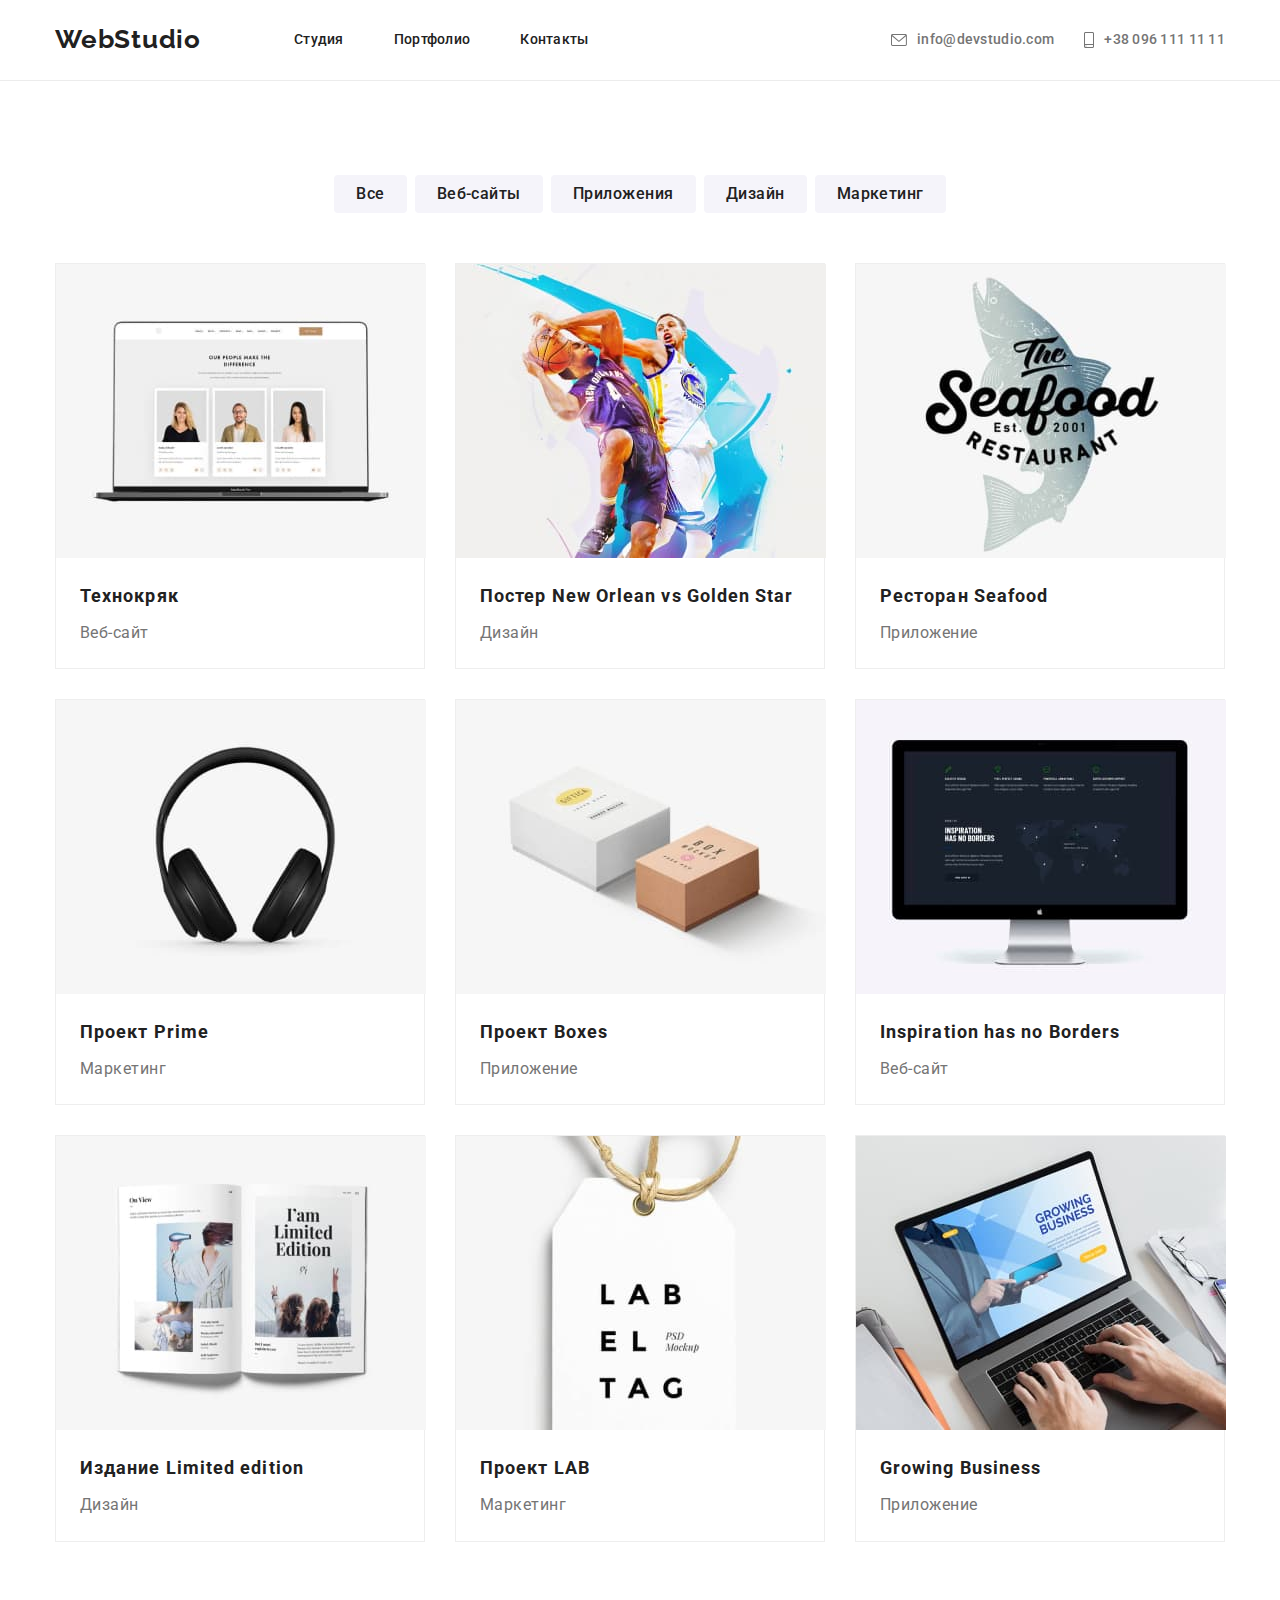
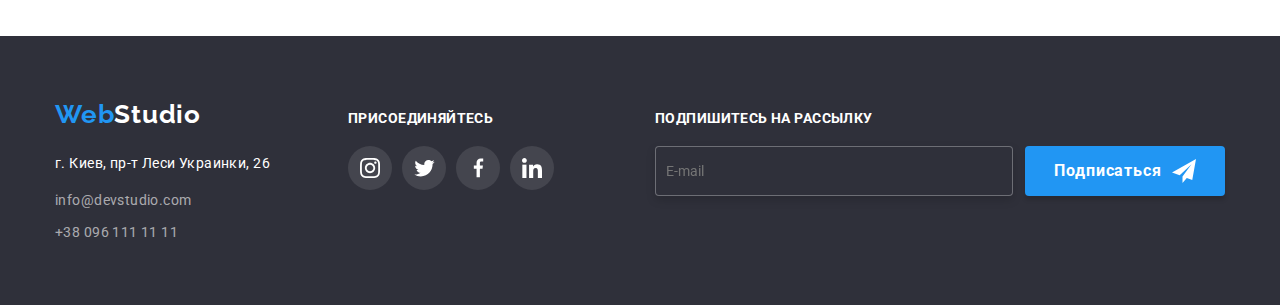
==== portfolio.html @ a178046f "copy" ====
<!DOCTYPE html>
<html lang="ru">

<head>
    <meta charset="UTF-8">
    <meta http-equiv="X-UA-Compatible" content="IE=edge">
    <meta name="viewport" content="width=device-width, initial-scale=1.0">
    <title>Web Studio</title>
    <link rel="preconnect" href="https://fonts.googleapis.com">
    <link rel="preconnect" href="https://fonts.gstatic.com" crossorigin>
    <link
        href="https://fonts.googleapis.com/css2?family=Raleway:wght@700&family=Roboto:wght@400;500;700;900&display=swap"
        rel="stylesheet">
    <link rel="stylesheet" href="https://cdnjs.cloudflare.com/ajax/libs/modern-normalize/1.1.0/modern-normalize.min.css
">
    <link rel="stylesheet" href="./css/styles.css" />
</head>

<body>
    <header>
        <div class="container">
        <a class="logo" href="#"><span class="logo-blue">Web</span>Studio</a>
        <nav>
            <ul class="section-navigation">
                <li class="navigation-link-item">
                    <a class="navigation-link" href="#">Студия</a>
                </li>
                <li class="navigation-link-item">
                    <a class="navigation-link" href="./portfolio.html">Портфолио</a>
                </li>
                <li class="navigation-link-item">
                    <a class="navigation-link" href="#">Контакты</a>
                </li>
            </ul>
        </nav>
        <ul class="section-contacts">
            <li class="contact-item">
                <a class="contact-link" href="mailto:info@devstudio.com">
                    <svg class="contact-icon" width="16" height="12">
                        <use href="./images/symbol-defs.svg#icon-envelope"></use>
                        </svg>
                    info@devstudio.com
                </a>
            </li>
            <li class="contact-item">
                <a class="contact-link" href="tel:+380961111111">
                    <svg class="contact-icon" width="10" height="16">
                        <use href="./images/symbol-defs.svg#icon-smartphone"></use>
                    </svg>
                    +38 096 111 11 11
                </a>
            </li>
        </ul>
        </div>

    </header>

    <main>
        <section class="section-portfolio">
        <div class="container">
        <ul class="secondary-button-section">
            <li class="secondary-button-item">
                <button class="secondary-button" type="button">Все</button>
            </li>
            <li class="secondary-button-item">
                <button class="secondary-button" type="button">Веб-сайты</button>
            </li>
            <li class="secondary-button-item">
                <button class="secondary-button" type="button">Приложения</button>
            </li>
            <li class="secondary-button-item">
                <button class="secondary-button" type="button">Дизайн</button>
            </li>
            <li class="secondary-button-item">
                <button class="secondary-button" type="button">Маркетинг</button>
            </li>
        </ul>
        </div>
        <div class="container">
        <ul class="portfolio-section">
            <li class="work-example-item">
                <div class="work-example-thumb">
                <img class="work-example-image" src="./images/img-6-2.jpg" width="370" alt="Ноутбук">
                <p class="work-example-description">Технокряк это современная площадка распространения коронавируса. Компании используют эту платформу для цифрового шпионажа и атак на защищённые сервера конкурентов.</p>
                </div>
                <div class="work-example-data">
                <p class="work-example-name">Технокряк</p>
                <p class="work-example-specialization">Веб-сайт</p>
                </div>
            </li>
            <li class="work-example-item">
                <div class="work-example-thumb">
                <img class="work-example-image" src="./images/img-7-2.jpg" width="370" alt="Баскетбол">
                <p class="work-example-description">Технокряк это современная площадка распространения коронавируса. Компании используют эту платформу для цифрового шпионажа и атак на защищённые сервера конкурентов.</p>
                </div>
                <div class="work-example-data">
                <p class="work-example-name"> Постер <span lang="en">New Orlean vs Golden Star</span></p>
                <p class="work-example-specialization">Дизайн</p>
                </div>
            </li>
            <li class="work-example-item">
                <div class="work-example-thumb">
                <img class="work-example-image" src="./images/img-8-2.jpg" width="370" alt="Логотип ресторана">
                <p class="work-example-description">Технокряк это современная площадка распространения коронавируса. Компании используют эту платформу для цифрового шпионажа и атак на защищённые сервера конкурентов.</p>
                </div>
                <div class="work-example-data">
                <p class="work-example-name"> Ресторан <span lang="en">Seafood</span></p>
                <p class="work-example-specialization">Приложение</p>
                </div>
            </li>
            <li class="work-example-item">
                <div class="work-example-thumb">
                <img class="work-example-image" src="./images/img-9-2.jpg" width="370" alt="Наушники">
                <p class="work-example-description">Технокряк это современная площадка распространения коронавируса. Компании используют эту платформу для цифрового шпионажа и атак на защищённые сервера конкурентов.</p>
                </div>
                <div class="work-example-data">
                <p class="work-example-name"> Проект <span lang="en">Prime</span></p>
                <p class="work-example-specialization">Маркетинг</p>
                </div>
            </li>
            <li class="work-example-item">
                <div class="work-example-thumb">
                <img class="work-example-image" src="./images/img-10-2.jpg" width="370" alt="Коробка">
                <p class="work-example-description">Технокряк это современная площадка распространения коронавируса. Компании используют эту платформу для цифрового шпионажа и атак на защищённые сервера конкурентов.</p>
                </div>
                <div class="work-example-data">
                <p class="work-example-name"> Проект <span lang="en">Boxes</span></p>
                <p class="work-example-specialization">Приложение</p>
                </div>
            </li>
            <li class="work-example-item">
                <div class="work-example-thumb">
                <img class="work-example-image" src="./images/img-11-2.jpg" width="370" alt="Монитор">
                <p class="work-example-description">Технокряк это современная площадка распространения коронавируса. Компании используют эту платформу для цифрового шпионажа и атак на защищённые сервера конкурентов.</p>
                </div>
                <div class="work-example-data">
                <p class="work-example-name" lang="en">Inspiration has no Borders</p>
                <p class="work-example-specialization">Веб-сайт</p>
                </div>
            </li>
            <li class="work-example-item">
                <div class="work-example-thumb">
                <img class="work-example-image" src="./images/img-12-2.jpg" width="370" alt="Книга">
                <p class="work-example-description">Технокряк это современная площадка распространения коронавируса. Компании используют эту платформу для цифрового шпионажа и атак на защищённые сервера конкурентов.</p>
                </div>
                <div class="work-example-data">
                <p class="work-example-name"> Издание <span lang="en">Limited edition</span></p>
                <p class="work-example-specialization">Дизайн</p>
                </div>
            </li>
            <li class="work-example-item">
                <div class="work-example-thumb">
                <img class="work-example-image" src="./images/img-13-2.jpg" width="370" alt="Бирка">
                <p class="work-example-description">Технокряк это современная площадка распространения коронавируса. Компании используют эту платформу для цифрового шпионажа и атак на защищённые сервера конкурентов.</p>
                </div>
                <div class="work-example-data">
                <p class="work-example-name"> Проект <span lang="en">LAB</span></p>
                <p class="work-example-specialization">Маркетинг</p>
                </div>
            </li>
            <li class="work-example-item">
                <div class="work-example-thumb">
                <img class="work-example-image" src="./images/img-14-2.jpg" width="370" alt="Ноутбук">
                <p class="work-example-description">Технокряк это современная площадка распространения коронавируса. Компании используют эту платформу для цифрового шпионажа и атак на защищённые сервера конкурентов.</p>
                </div>
                <div class="work-example-data">
                <p class="work-example-name" lang="en">Growing Business</p>
                <p class="work-example-specialization">Приложение</p>
                </div>
            </li>
        </ul>
        </div>
        </section>

    </main>
    <footer>
        <div class="container">
            <div class="footer-container">
                <div class="left-footer-container">
        <a class="bottom-logo" href="#"><span class="bottom-logo-blue">Web</span>Studio</a>
        <address>
            г. Киев, пр-т Леси Украинки, 26
        </address>
        <ul class="bottom-section-contacts">
            <li class="bottom-contact-item">
                <a class="bottom-contact-link" href="mailto:info@devstudio.com">info@devstudio.com</a>
            </li>
            <li class="bottom-contact-item">
                <a class="bottom-contact-link" href="tel:+380961111111">+38 096 111 11 11</a>
            </li>
        </ul>
                </div>

        <div class="bottom-social-network-link-section">
            <h3 class="bottom-social-network-link-section-title">Присоединяйтесь</h3>
            <ul class="bottom-social-network-list">
                <li class="bottom-social-network-link-item">
                    <a class="bottom-social-network-link" href="#">
                        <svg class="bottom-social-network-icon" width="20" height="20">
                            <use href="./images/symbol-defs.svg#icon-instagram-bottom"></use>
                        </svg>
                    </a>
                </li>
                <li class="bottom-social-network-link-item">
                    <a class="bottom-social-network-link" href="#">
                        <svg class="bottom-social-network-icon" width="25" height="20.3">
                            <use href="./images/symbol-defs.svg#icon-twitter-bottom"></use>
                        </svg>
                    </a>
                </li>
                <li class="bottom-social-network-link-item">
                    <a class="bottom-social-network-link" href="#">
                        <svg class="bottom-social-network-icon" width="18.75" height="37.5">
                            <use href="./images/symbol-defs.svg#icon-facebook-bottom"></use>
                        </svg>
                    </a>
                </li>
                <li class="bottom-social-network-link-item">
                    <a class="bottom-social-network-link" href="#">
                        <svg class="bottom-social-network-icon" width="20" height="20">
                            <use href="./images/symbol-defs.svg#icon-linkedin-bottom"></use>
                        </svg>
                    </a>
                </li>
            </ul>
        </div>
        <form action="#" class="bottom-form-field">
            <label class="bottom-subscribing-section">
                Подпишитесь на рассылку
                <input type="email" name="footer-email" class="footer-email" placeholder="E-mail">
            </label>
            <button type="submit" class="subscribing-button">
                Подписаться
                <svg class="subscribing-icon" width="24" height="24">
                    <use href="./images/symbol-defs.svg#icon-send"></use>
                </svg>
            </button>
        </form>
    </div>
    </div>
    </footer>


</body>

</html>
---- css/styles.css ----
/* Основной цвет #757575*/
/* цвет заголовком #212121*/
/* Голубой #2196F3*/
/* основной фон #E5E5E5*/
/* Фон для футера и героя #2F303A*/
/*Белый цвет #FFFFFF*/

:root {
  --primary-text-color: #757575;
  --secondary-text-color: #ffffff;
  --title-text-color: #212121;
  --primary-background-color: #FFFFFF;
  --secondary-background-color: #2f303a;
}

body {
  background-color: #ffffff;
  color: var(--primary-text-color);

  font-family: Roboto, sans-serif;
  font-style: normal;
  font-weight: normal;
  font-size: 14px;
  line-height: 1.7;
}

header {
  background-color: #ffffff;
  border-bottom: 1px solid #ececec;
}
.container {
  padding-left: 15px;
  padding-right: 15px;
  align-items: center;
  margin-left: auto;
  margin-right: auto;
  width: 1200px;
}

header > .container {
  display: flex;
}

.logo--blue {
  font-family: Raleway;
  font-weight: 700;
  font-size: 26px;
  line-height: 1.19;
  letter-spacing: 0.03em;
  color: #2196f3;
}

.logo {
  font-family: Raleway, sans-serif;
  font-weight: 700;
  font-size: 26px;
  line-height: 1.19;
  letter-spacing: 0.03em;
  color: var(--title-text-color);
  text-decoration: none;
  padding-top: 24px;
  padding-bottom: 25px;
}
.section-navigation {
  list-style-type: none;
  display: flex;
  margin: 0;
  justify-content: space-between;
  padding-left: 0px;
  margin-left: 93px;
}

.navigation-link {
  position: relative;
  font-weight: 500;
  font-size: 14px;
  line-height: 1.14;
  letter-spacing: 0.02em;
  color: var(--title-text-color);
  padding-bottom: 32px;
  text-decoration: none;
  justify-content: space-between;
  transition-property: color;
  transition-duration: 250ms;
  transition-timing-function: cubic-bezier(0.4, 0, 0.2, 1);
}

.navigation-link::after {
  content: '';
  position: absolute;
  left: 0;
  bottom: 0;
  opacity: 0;
  transition-property: opacity;
  transition-duration: 250ms;
  transition-timing-function: cubic-bezier(0.4, 0, 0.2, 1);
  display: block;
  width: 100%;
  height: 4px;
  background-color: #2196F3;
}

.navigation-link:hover::after,
.navigation-link:focus::after {
opacity: 1;
}

.navigation-link-item {
  margin-left: 50px;
}

.navigation-link-item:first-child {
  margin-left: 0
}

.navigation-link:hover,
.navigation-link:focus {
  color: #2196f3;
}

.section-contacts {
  list-style-type: none;
  display: flex;
  margin-left: auto;
  padding: 0;
  justify-items: space-between;
}

.contact-link {
  font-weight: 500;
  font-size: 14px;
  line-height: 1.14;
  letter-spacing: 0.02em;
  color: var(--primary-text-color);
  text-decoration: none;
  padding-left: 0;
  margin-left: 10px;
  display: flex;
  align-items: center;
  transition-property: color;
  transition-duration: 250ms;
  transition-timing-function: cubic-bezier(0.4, 0, 0.2, 1);
}

.contact-link:hover ,
.contact-link:focus {
  color: #2196f3;
}

.contact-icon {
  margin-right: 10px;
  fill: currentColor;
}
.contact-link:last-child {
  margin-left: 30px;
}


main {
  margin-top: 0;
  padding-top: 0;
}
.section-hero {
  background-color: var(--secondary-background-color);
  align-content: center;
  padding-top: 200px;
  padding-bottom: 200px;
  background-image: linear-gradient(
    to right, rgba(47, 48, 58, 0.4),
  rgba(47, 48, 58, 0.4)),
  url("../images/Img-Overlay.jpg");
  max-width: 1600px;
  margin-left: auto;
  margin-right: auto;
}

.hero-title {
  font-weight: 900;
  font-size: 44px;
  line-height: 1.36;
  text-align: center;
  letter-spacing: 0.06em;
  text-transform: uppercase;
  color: var(--secondary-text-color);
  margin: auto;
  width: 646px;
  margin-bottom: 30px;
}

.primary-button {
  font-weight: 700;
  font-size: 16px;
  line-height: 1.88;
  display: flex;
  text-align: center;
  align-items: center;
  letter-spacing: 0.06em;
  color: var(--secondary-text-color);
  background-color: #2196f3;
  padding: 10px 32px;
  margin: auto;
  border-color: #2196F3;
}

.backdrop {
  position: fixed;
  top: 0%;
  left: 0%;
  height: 100%;
  width: 100%;
  background-color: rgba(0, 0, 0, 0.2);
  opacity: 1;
  transition-property: opacity;
  transition-duration: 250ms;
  transition-timing-function: cubic-bezier(0.4, 0, 0.2, 1);
  z-index: 100;
}

.backdrop.is-hidden {
opacity: 0;
pointer-events: none;
}

.backdrop.is-hidden.modal {
transform: translate(-50%, -50%) scale(0.5);
opacity: 0;
}

.modal {
  position: absolute;
  top: 50%;
  left: 50%;
  transform: translate(-50%, -50%) scale(1);
  opacity: 1;
  min-width: 528px;
  min-height: 581px;
  background-color: #FFFFFF;
  transition-property: transform, opacity;
  transition-duration: 250ms;
  transition-timing-function: cubic-bezier(0.4, 0, 0.2, 1);
}  

.modal-closing-button {
  position: absolute;
  right: 0;
  top: 0;
  border: 1px solid rgba(0, 0, 0, 0.1);
  border-radius: 50%;
  background-color: #FFFFFF;
  margin-right: 8px;
  margin-top: 8px;
  display: flex;
  width: 30px;
  height: 30px;
  align-items: center;
  text-align: center;
  justify-content: center;
  transition-property: fill;
  transition-duration: 250ms;
  transition-timing-function: cubic-bezier(0.4, 0, 0.2, 1)
}

.modal-closing-button:hover ,
.modal-closing-button:focus {
  fill: #2196f3;
}


.form-title {
  margin-top: 40px;
  margin-bottom: 12px;
  text-align: center;
  font-family: Roboto;
  font-weight: bold;
  font-size: 20px;
  line-height: 23px;
  letter-spacing: 0.03em;
  color: #212121;
}

.form-field {
  display: flex;
  flex-direction: column;
  margin-left: 40px;
  margin-right: 40px;
}

.input-section {
  position: relative;
  display: flex;
  flex-direction: column;
  font-size: 12px;
  line-height: 14px;
  letter-spacing: 0.01em;
  margin-bottom: 10px;
}

.input-section:nth-child(4) {
  margin-bottom: 20px;
}

.form-icon {
  position: absolute;
  left: 0;
  top: 0;
  transform: translateY(140%);
  margin-left: 15px;
  transition-property: fill;
  transition-duration: 250ms;
  transition-timing-function: cubic-bezier(0.4, 0, 0.2, 1)
}


.input-field {
  display: block;
  height: 40px;
  border: 1px solid rgba(33, 33, 33, 0.2);
  border-radius: 4px;
  margin-top: 4px;
  transition-property: border-color;
  transition-duration: 250ms;
  transition-timing-function: cubic-bezier(0.4, 0, 0.2, 1);
  padding-left: 50px;
}

.input-field-comment {
  display: block;
  height: 120px;
  border: 1px solid rgba(33, 33, 33, 0.2);
  border-radius: 4px;
}

.input-field:focus {
  border-color: #2196F3;
}

.input-field:focus +.form-icon {
  fill:#2196F3;
}

.comment-area {
  margin-top: 4px;
  border: 1px solid rgba(33, 33, 33, 0.2);
  border-radius: 4px;
  resize: none;
  padding-left: 10px;
  padding-top: 10px;
}

.comment-area:focus {
  border: 1px solid #2196F3;
}

.checkbox-section {
  display: flex;
font-size: 14px;
line-height: 24px;
letter-spacing: 0.03em;
color: #757575;
align-items: center;
margin-left: 12px;
}

.checkbox {
  position: absolute;
  width: 1px;
  height: 1px;
  margin: -1px;
  border: 0;
  padding: 0;
  clip: rect(0 0 0 0);
  overflow: hidden;
}

.custom-checkbox {
  display: inline-block;
  width: 16px;
  height: 15px;
  border: 2px solid #212121;
  border-radius: 4px;
  background-color: #FFFFFF;
  margin-right: 8px;
}

.checkbox:checked +.custom-checkbox {
  background-color: #2196F3;
  border: 2px solid #2196F3;
  background-image: url(../images/Vector-2.svg);

}

.agreement-acceptance-link {
  color: #2196F3;
  margin-left: 4px;
}

.form-button {
display: block;
width: 200px;
height: 50px;
color: var(--secondary-text-color);
background: #2196F3;
box-shadow: 0px 4px 4px rgba(0, 0, 0, 0.15);
border-radius: 4px;
margin-top: 30px;
margin-left: auto;
margin-right: auto;
margin-bottom: 40px;
border-color: #2196F3;
font-weight: bold;
font-size: 16px;
line-height: 30px;
letter-spacing: 0.06em;
transition-property: background-color;
transition-duration: 250ms;
transition-timing-function: cubic-bezier(0.4, 0, 0.2, 1)
}

.form-button:focus {
  background-color: #188CE8;
}

.advantage-section {
  padding-top: 94px;
  padding-bottom: 94px;
  padding-left: 15px;
  padding-right: 15px;
  background-color: var(--primary-background-color);
}

.advantage-title {
  font-weight: 700;
  font-size: 14px;
  line-height: 1.14;
  letter-spacing: 0.03em;
  text-transform: uppercase;
  color: var(--title-text-color);
}


.section-advantages {
  list-style-type: none;
  margin-bottom: 0;
  margin-top: 0;
  padding: 0;
}

.container .section-advantages {
  display: flex;
  justify-content: space-between;
}

.advantage-icon-box {
  display: block;
  text-align: center;
  align-items: center;
  width: 270px;
  height: 120px;
  background-color: rgba(245, 244, 250, 1);
  margin-bottom: 30px;
  padding-top: 25px;
}

.advantage-box {
  width: 270px;
  margin-right: 30px;
  padding-right: 0 0 0 0;
  letter-spacing: 0.03em;
}


.advantage-box:last-child {
  margin-right: 0;
}

.activity-section {
  padding-bottom: 94px;
  
}

.activity-title {
  font-weight: 700;
  font-size: 36px;
  line-height: 1.17;
  text-align: center;
  letter-spacing: 0.03em;
  color: var(--title-text-color);
  margin-top: 0;
  margin-bottom: 0;
  margin-bottom: 50px;
}

.section-activity {
  list-style-type: none;
  margin-top: 0;
  margin-bottom: 0;
  padding: 0;
}
.section-activity {
  display: flex;
}

.activity-item {
  margin-right: 30px;
  display: block;
  height: 294px;
  position: relative;
}

.activity-item:first-child {
  padding-left: 0;
}

.activity-item:last-child {
  margin-right: 0;
}

.activity-description {
position: absolute;
left: 0;
bottom: 0;
font-family: Roboto;
font-weight: bold;
font-size: 14px;
line-height: 16px;
text-align: center;
letter-spacing: 0.03em;
text-transform: uppercase;
color: #FFFFFF;
background-color:rgba(47, 48, 58, 0.8);
margin: 0;
width: 370px;
height: 70px;
display: flex;
align-items: center;
justify-content: center;
}

.team-title {
  font-weight: 700;
  font-size: 36px;
  line-height: 1.17;
  text-align: center;
  letter-spacing: 0.03em;
  color: var(--title-text-color);
  margin-top: 0;
  padding-bottom: 50px;
  margin-bottom: 0;
}

.team-section {
  background-color: #f5f4fa;
  padding-top: 94px;
  padding-bottom: 94px;
}

.team-member {
  margin-right: 30px;
  background-color: #ffffff;
  box-shadow: 0px 1px 3px rgba(0, 0, 0, 0.12), 0px 1px 1px rgba(0, 0, 0, 0.14), 0px 2px 1px rgba(0, 0, 0, 0.2);
  border-radius: 0px 0px 4px 4px;
  width: 270px;
}

.team-member:last-child {
  margin-right: 0;
}

.container .section-team {
  display: flex;
  justify-content: space-between;
}

.section-team {
  list-style-type: none;
  margin-top: 0;
  margin-bottom: 0;
  padding: 0;
}

.team-member-data {
  padding-top: 30px;
  padding-bottom: 30px;
}

.team-member-name {
  font-weight: 500;
  font-size: 16px;
  line-height: 1.19;
  letter-spacing: 0.03em;
  color: var(--title-text-color);
  text-align: center;
  padding-bottom: 10px;
  margin-top: 0px;
  margin-bottom: 0px;
}

.team-member-specialization {
  font-size: 16px;
  line-height: 1.19;
  text-align: center;
  letter-spacing: 0.03em;
  margin-top: 0px;
  margin-bottom: 0px;
}

.social-network-list{
 list-style-type: none;
 display: flex;
 justify-content: space-between;
 padding-left: 32px;
 padding-right: 32px;
 padding-bottom: 30px;
 align-items: center;
}

.social-network-link {
  display: flex;
  width: 44px;
  height: 44px;
  align-items: center;
  justify-content: center;
  border-radius: 50%;
  margin-left: 10px;
  background-color: #FFFFFF;
  fill: #AFB1B8;
  transition-property: background-color ,fill;
  transition-duration: 250ms;
  transition-timing-function: cubic-bezier(0.4, 0, 0.2, 1);
}

.social-network-link:hover,
.social-network-link:focus {
  background-color: #2196F3;
  fill: #FFFFFF;
}

.client-section {
  padding-top: 94px;
  padding-bottom: 94px;
}

.client-section-title {
  font-family: Roboto;
  font-weight: bold;
  font-size: 36px;
  line-height: 42px;
  text-align: center;
  letter-spacing: 0.03em;
  color: var(--title-text-color);
  padding-top: 0;
  margin-top: 0;
  margin-bottom: 50px;
}

.client-list {
  display: flex;
  justify-content: space-between;
  list-style-type: none;
  margin: 0;
  padding: 0;
}

.client-link {
  display: flex;
  width: 170px;
  height: 92px;
  fill: #AFB1B8;
  align-items: center;
  justify-content: center;
  border: 1px solid #AFB1B8;
  border-radius: 4px;
  margin-right: 30px;
  transition-property: fill, border;
  transition-duration: 250ms;
  transition-timing-function: cubic-bezier(0.4, 0, 0.2, 1);
}

.client-link:last-child {
  margin-right: 0;
}

.client-link:hover,
.client-link:focus {
  fill: #2196F3;
  border: 1px solid #2196F3;
}


footer {
  background-color: var(--secondary-background-color);
  padding-top: 60px;
  padding-bottom: 60px;
}

address {
  font-style: normal;
  font-size: 14px;
  line-height: 24px;
  letter-spacing: 0.03em;
  color: var(--secondary-text-color);
  margin-top: 20px;
}

.footer-container {
display: flex;
align-items: baseline;
justify-content: space-between;
}

.bottom-logo {
  font-family: Raleway;
  font-weight: 700;
  font-size: 26px;
  line-height: 1.19;
  letter-spacing: 0.03em;
  color: var(--secondary-text-color);
  text-decoration: none;
}

.bottom-logo-blue {
  font-family: Raleway;
  font-weight: 700;
  font-size: 26px;
  line-height: 1.19;
  letter-spacing: 0.03em;
  color: #2196f3;
}

.bottom-section-contacts {
  list-style-type: none;
  padding-left: 0;
  margin-bottom: 0px;
}
.bottom-contact-link {
  font-size: 14px;
  line-height: 1.7;
  letter-spacing: 0.03em;
  color: rgba(255, 255, 255, 0.6);
  text-decoration: none;
  transition-property: color;
  transition-duration: 250ms;
  transition-timing-function: cubic-bezier(0.4, 0, 0.2, 1);
}

.bottom-contact-item:first-child {
  margin-bottom: 9px;
}

.bottom-contact-link:hover,
.bottom-contact-link:focus {
  color: #2196f3;
}

.bottom-social-network-link-section-title {
  font-family: Roboto;
  font-weight: bold;
  font-size: 14px;
  line-height: 16px;
  letter-spacing: 0.03em;
  text-transform: uppercase;
  color: #FFFFFF;
  margin-bottom: 20px;
} 

.bottom-social-network-link-section {
  margin-left: 70px;
}

.bottom-social-network-list {
  list-style-type: none;
  display: flex;
  align-items: center;
  justify-content: start;
  padding-left: 0;
}

.bottom-social-network-link {
  display: flex;
  width: 44px;
  height: 44px;
  align-items: center;
  justify-content: center;
  border-radius: 50%;
  background-color: #44454E;
  fill: #ffffff;
  transition-property: background-color;
  transition-duration: 250ms;
  transition-timing-function: cubic-bezier(0.4, 0, 0.2, 1);
}

.bottom-social-network-link-item {
margin-right: 10px;
}

.bottom-social-network-link-item:last-child {
  margin-right: 0;
}

.bottom-social-network-link:hover,
.bottom-social-network-link:focus {
  background-color: #2196f3;
}

.bottom-form-field {
  display: flex;
  align-items: flex-end;
}

.bottom-subscribing-section {
display: flex;
flex-direction: column;
margin-left: 93px;
font-weight: bold;
font-size: 14px;
line-height: 16px;
letter-spacing: 0.03em;
text-transform: uppercase;
color: #FFFFFF;
}

.footer-email {
  margin-top: 20px;
  width: 358px;
  height: 50px;
  background-color: var(--secondary-background-color);
  padding: 10px;
  border: 1px solid rgba(255, 255, 255, 0.3);
filter: drop-shadow(0px 4px 4px rgba(0, 0, 0, 0.15));
border-radius: 4px;
color: #FFFFFF;
}

.subscribing-button {
  display: flex;
  width: 200px;
  height: 50px;
  background-color: #2196F3;
  color: #FFFFFF;
  font-weight: bold;
  font-size: 16px;
  line-height: 30px;
  letter-spacing: 0.06em;
  box-shadow: 0px 4px 4px rgba(0, 0, 0, 0.15);
  border-radius: 4px;
  justify-content: center;
  align-items: center;
  margin-left: 12px;
  border: #2196F3;;
}

.subscribing-icon {
margin-left: 10px;
}


.section-portfolio {
  padding-top: 94px;
  padding-bottom: 94px;
}

.secondary-button-section {
  list-style-type: none;
}

.container .secondary-button-section {
  display: flex;
  justify-content: center;
  margin-top: 0;
  margin-bottom: 0;
  padding: 0;
  margin-bottom: 50px;
}

.secondary-button-item {
  margin-right: 8px;
}

.secondary-button-item:last-child {
  margin-right: 0;
}

.secondary-button {
  font-family: Roboto;
  font-style: normal;
  font-weight: 500;
  font-size: 16px;
  line-height: 1.6;
  text-align: center;
  letter-spacing: 0.03em;
  color: var(--title-text-color);
  padding: 6px 22px;
  background: #f5f4fa;
  border-radius: 4px;
  border-width: 0;
  transition-property: color, background-color, box-shadow;
  transition-duration: 250ms;
  transition-timing-function: cubic-bezier(0.4, 0, 0.2, 1);
}

.secondary-button:hover,
.secondary-button:focus {
  background-color: #2196f3;
  color: var(--secondary-text-color);
  box-shadow: 0px 3px 1px rgba(0, 0, 0, 0.1), 0px 1px 2px rgba(0, 0, 0, 0.08), 0px 2px 2px rgba(0, 0, 0, 0.12);
}

.portfolio-section {
  list-style-type: none;
  display: flex;
  flex-wrap: wrap;
  padding: 0;
  margin: 0;
  justify-content: space-between;
}

.work-example-image {
  max-width: 100%;
}


.work-example-item {
  background: #ffffff;
  border: 1px solid #eeeeee;
  background: #ffffff;
  margin-right: 30px;
  margin-bottom: 30px;
  text-align: start;
  width: 370px;
  cursor: pointer;
}

.work-example-item:nth-last-child(-n + 3) {
  margin-bottom: 0;
}

.work-example-item:nth-child(3n) {
  margin-right: 0;
}

.work-example-thumb {
  position: relative;
  width: 370px;
  height: 294px;
  overflow: hidden;
}

.work-example-thumb::before{
  content: '';
  display: inline-block;
  position: absolute;
  width: 370px;
  height: 294px;
  background-color: rgba(33, 150, 243, 0.9);
  transform: translateY(100%);
  transition-property: transform;
  transition-duration: 250ms;
  transition-timing-function: cubic-bezier(0.4, 0, 0.2, 1);
}
.work-example-description {
  position: absolute;
  top: 50%;
  left: 50%;
  transform: translate(-50%, 50%);
font-family: Roboto;
font-size: 18px;
line-height: 28px;
letter-spacing: 0.03em;
padding-top: 63px;
padding-bottom: 63px;
padding-left: 24px;
padding-right: 24px;
  width: 100%;
  margin: 0;
  color: #FFFFFF;
  transition-property: transform;
  transition-duration: 250ms;
  transition-timing-function: cubic-bezier(0.4, 0, 0.2, 1);
}


.work-example-item:hover,
.work-example-item:focus {
  border: 1px solid #EEEEEE;
  box-shadow: 0px 1px 1px rgba(0, 0, 0, 0.12), 0px 4px 4px rgba(0, 0, 0, 0.06), 1px 4px 6px rgba(0, 0, 0, 0.16);
}

.work-example-thumb:hover::before,
.work-example-thumb:hover::before  {
transform: translateY(0);
}


.work-example-thumb:hover .work-example-description {
  transform: translate(-50%, -50%)
}

.work-example-name {
  font-weight: 700;
  font-size: 18px;
  line-height: 2;
  letter-spacing: 0.06em;
  color: var(--title-text-color);
  margin: 0;
  margin-bottom: 4px;
}

.work-example-specialization {
  font-size: 16px;
  line-height: 1.9;
  letter-spacing: 0.03em;
  margin: 0;
}

.work-example-data {
  padding-left: 24px;
  padding-top: 20px;
  padding-bottom: 20px;
}

button {
  cursor: pointer;
}
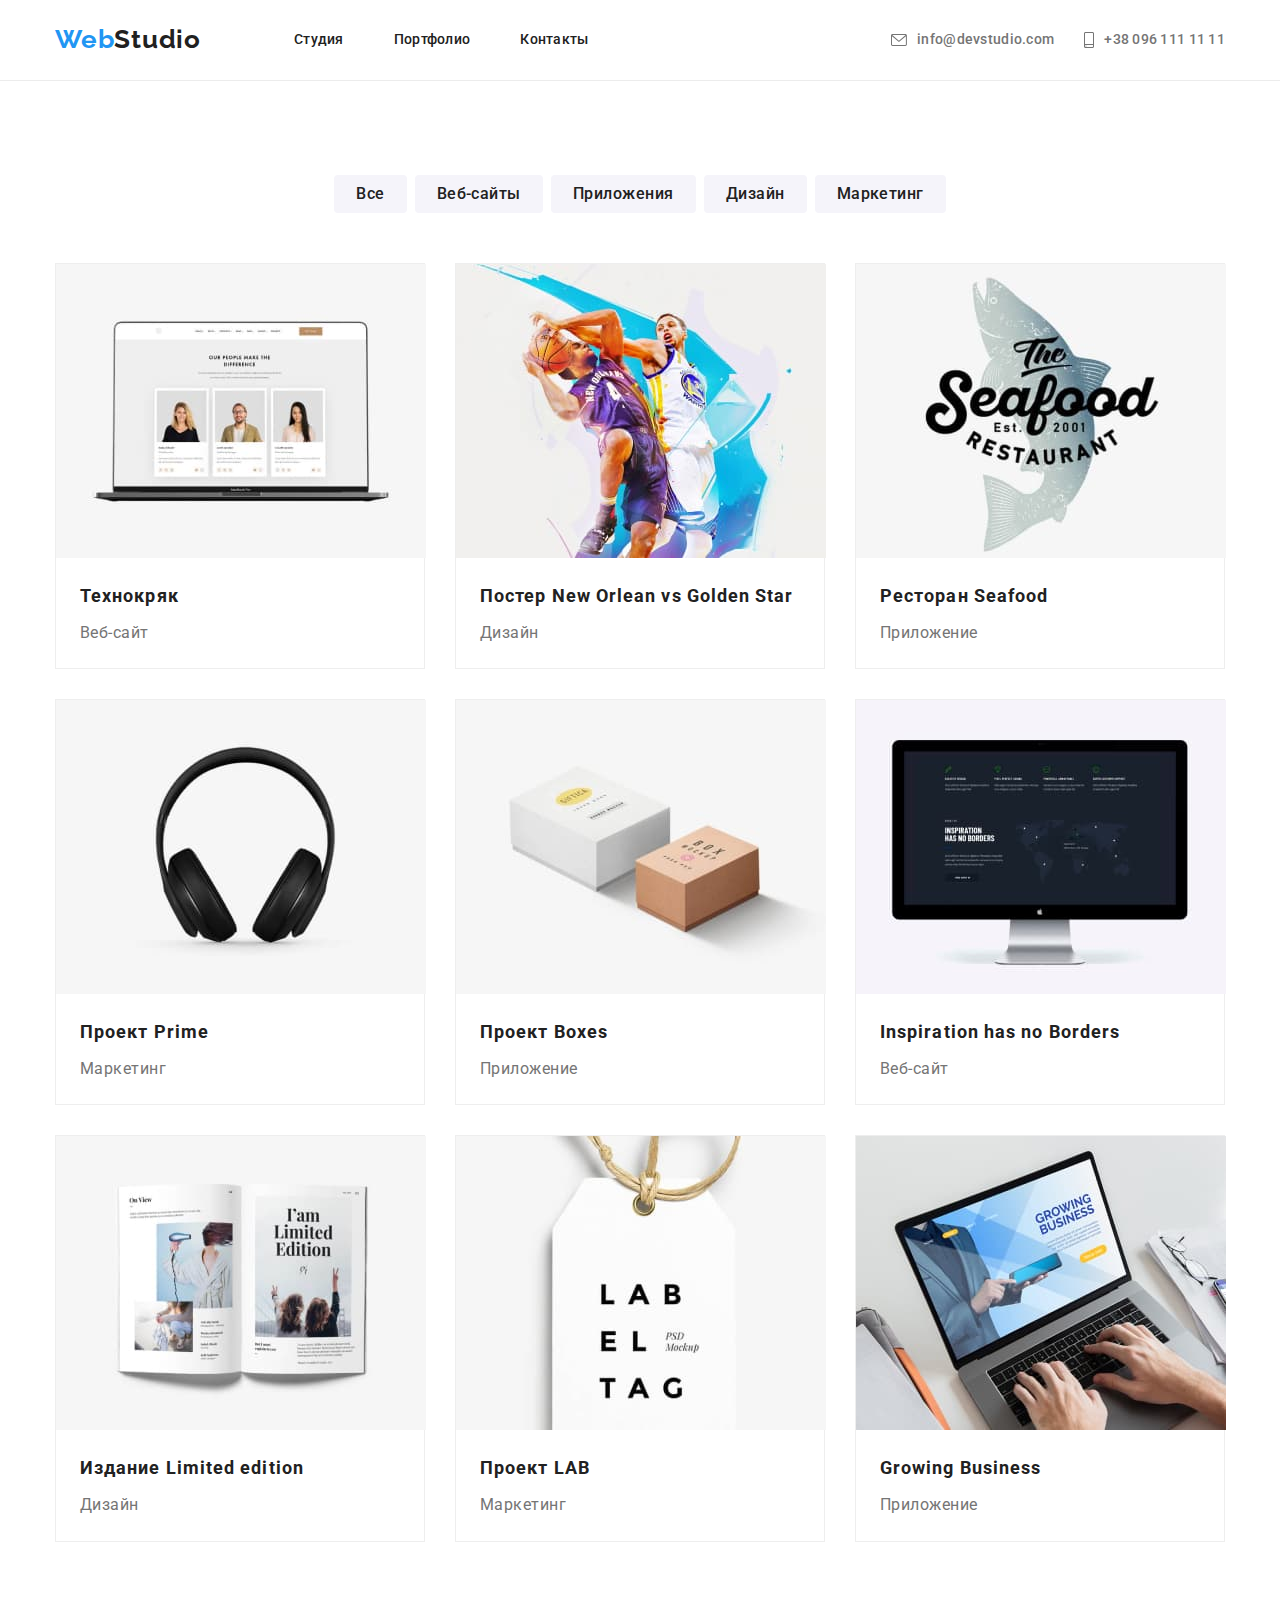
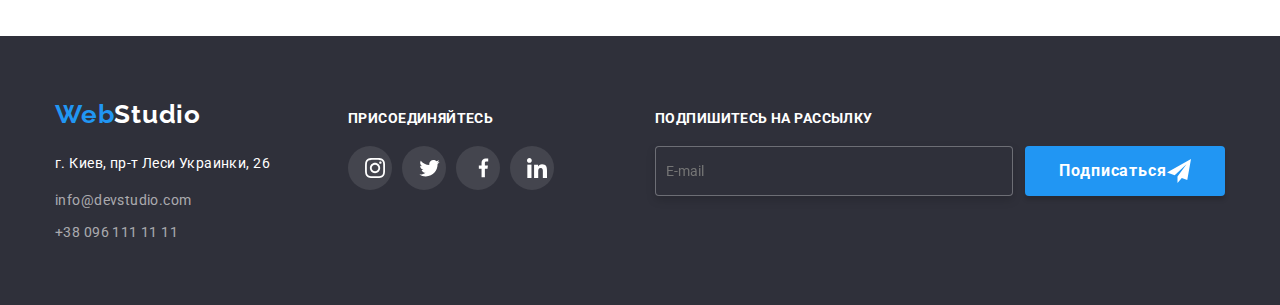
==== commit 89074495: "round1" ====
--- a/portfolio.html
+++ b/portfolio.html
@@ -19,32 +19,32 @@
 <body>
     <header>
         <div class="container">
-        <a class="logo" href="#"><span class="logo-blue">Web</span>Studio</a>
+        <a class="logo" href="#"><span class="logo logo--blue">Web</span>Studio</a>
         <nav>
-            <ul class="section-navigation">
-                <li class="navigation-link-item">
-                    <a class="navigation-link" href="#">Студия</a>
-                </li>
-                <li class="navigation-link-item">
-                    <a class="navigation-link" href="./portfolio.html">Портфолио</a>
-                </li>
-                <li class="navigation-link-item">
-                    <a class="navigation-link" href="#">Контакты</a>
+            <ul class="navigation">
+                <li class="navigation_item">
+                    <a class="navigation_link" href="#">Студия</a>
+                </li>
+                <li class="navigation_item">
+                    <a class="navigation_link" href="./portfolio.html">Портфолио</a>
+                </li>
+                <li class="navigation_item">
+                    <a class="navigation_link" href="#">Контакты</a>
                 </li>
             </ul>
         </nav>
-        <ul class="section-contacts">
-            <li class="contact-item">
-                <a class="contact-link" href="mailto:info@devstudio.com">
-                    <svg class="contact-icon" width="16" height="12">
+        <ul class="contacts">
+            <li class="contacts_item">
+                <a class="contacts_link" href="mailto:info@devstudio.com">
+                    <svg class="contacts_icon" width="16" height="12">
                         <use href="./images/symbol-defs.svg#icon-envelope"></use>
                         </svg>
                     info@devstudio.com
                 </a>
             </li>
-            <li class="contact-item">
-                <a class="contact-link" href="tel:+380961111111">
-                    <svg class="contact-icon" width="10" height="16">
+            <li class="contacts_item">
+                <a class="contacts_link" href="tel:+380961111111">
+                    <svg class="contacts_icon" width="10" height="16">
                         <use href="./images/symbol-defs.svg#icon-smartphone"></use>
                     </svg>
                     +38 096 111 11 11
@@ -56,116 +56,116 @@
     </header>
 
     <main>
-        <section class="section-portfolio">
+        <section class="portfolio-section">
         <div class="container">
         <ul class="secondary-button-section">
-            <li class="secondary-button-item">
-                <button class="secondary-button" type="button">Все</button>
-            </li>
-            <li class="secondary-button-item">
-                <button class="secondary-button" type="button">Веб-сайты</button>
-            </li>
-            <li class="secondary-button-item">
-                <button class="secondary-button" type="button">Приложения</button>
-            </li>
-            <li class="secondary-button-item">
-                <button class="secondary-button" type="button">Дизайн</button>
-            </li>
-            <li class="secondary-button-item">
-                <button class="secondary-button" type="button">Маркетинг</button>
-            </li>
-        </ul>
-        </div>
-        <div class="container">
-        <ul class="portfolio-section">
-            <li class="work-example-item">
-                <div class="work-example-thumb">
-                <img class="work-example-image" src="./images/img-6-2.jpg" width="370" alt="Ноутбук">
-                <p class="work-example-description">Технокряк это современная площадка распространения коронавируса. Компании используют эту платформу для цифрового шпионажа и атак на защищённые сервера конкурентов.</p>
-                </div>
-                <div class="work-example-data">
-                <p class="work-example-name">Технокряк</p>
-                <p class="work-example-specialization">Веб-сайт</p>
-                </div>
-            </li>
-            <li class="work-example-item">
-                <div class="work-example-thumb">
-                <img class="work-example-image" src="./images/img-7-2.jpg" width="370" alt="Баскетбол">
-                <p class="work-example-description">Технокряк это современная площадка распространения коронавируса. Компании используют эту платформу для цифрового шпионажа и атак на защищённые сервера конкурентов.</p>
-                </div>
-                <div class="work-example-data">
-                <p class="work-example-name"> Постер <span lang="en">New Orlean vs Golden Star</span></p>
-                <p class="work-example-specialization">Дизайн</p>
-                </div>
-            </li>
-            <li class="work-example-item">
-                <div class="work-example-thumb">
-                <img class="work-example-image" src="./images/img-8-2.jpg" width="370" alt="Логотип ресторана">
-                <p class="work-example-description">Технокряк это современная площадка распространения коронавируса. Компании используют эту платформу для цифрового шпионажа и атак на защищённые сервера конкурентов.</p>
-                </div>
-                <div class="work-example-data">
-                <p class="work-example-name"> Ресторан <span lang="en">Seafood</span></p>
-                <p class="work-example-specialization">Приложение</p>
-                </div>
-            </li>
-            <li class="work-example-item">
-                <div class="work-example-thumb">
-                <img class="work-example-image" src="./images/img-9-2.jpg" width="370" alt="Наушники">
-                <p class="work-example-description">Технокряк это современная площадка распространения коронавируса. Компании используют эту платформу для цифрового шпионажа и атак на защищённые сервера конкурентов.</p>
-                </div>
-                <div class="work-example-data">
-                <p class="work-example-name"> Проект <span lang="en">Prime</span></p>
-                <p class="work-example-specialization">Маркетинг</p>
-                </div>
-            </li>
-            <li class="work-example-item">
-                <div class="work-example-thumb">
-                <img class="work-example-image" src="./images/img-10-2.jpg" width="370" alt="Коробка">
-                <p class="work-example-description">Технокряк это современная площадка распространения коронавируса. Компании используют эту платформу для цифрового шпионажа и атак на защищённые сервера конкурентов.</p>
-                </div>
-                <div class="work-example-data">
-                <p class="work-example-name"> Проект <span lang="en">Boxes</span></p>
-                <p class="work-example-specialization">Приложение</p>
-                </div>
-            </li>
-            <li class="work-example-item">
-                <div class="work-example-thumb">
-                <img class="work-example-image" src="./images/img-11-2.jpg" width="370" alt="Монитор">
-                <p class="work-example-description">Технокряк это современная площадка распространения коронавируса. Компании используют эту платформу для цифрового шпионажа и атак на защищённые сервера конкурентов.</p>
-                </div>
-                <div class="work-example-data">
-                <p class="work-example-name" lang="en">Inspiration has no Borders</p>
-                <p class="work-example-specialization">Веб-сайт</p>
-                </div>
-            </li>
-            <li class="work-example-item">
-                <div class="work-example-thumb">
-                <img class="work-example-image" src="./images/img-12-2.jpg" width="370" alt="Книга">
-                <p class="work-example-description">Технокряк это современная площадка распространения коронавируса. Компании используют эту платформу для цифрового шпионажа и атак на защищённые сервера конкурентов.</p>
-                </div>
-                <div class="work-example-data">
-                <p class="work-example-name"> Издание <span lang="en">Limited edition</span></p>
-                <p class="work-example-specialization">Дизайн</p>
-                </div>
-            </li>
-            <li class="work-example-item">
-                <div class="work-example-thumb">
-                <img class="work-example-image" src="./images/img-13-2.jpg" width="370" alt="Бирка">
-                <p class="work-example-description">Технокряк это современная площадка распространения коронавируса. Компании используют эту платформу для цифрового шпионажа и атак на защищённые сервера конкурентов.</p>
-                </div>
-                <div class="work-example-data">
-                <p class="work-example-name"> Проект <span lang="en">LAB</span></p>
-                <p class="work-example-specialization">Маркетинг</p>
-                </div>
-            </li>
-            <li class="work-example-item">
-                <div class="work-example-thumb">
-                <img class="work-example-image" src="./images/img-14-2.jpg" width="370" alt="Ноутбук">
-                <p class="work-example-description">Технокряк это современная площадка распространения коронавируса. Компании используют эту платформу для цифрового шпионажа и атак на защищённые сервера конкурентов.</p>
-                </div>
-                <div class="work-example-data">
-                <p class="work-example-name" lang="en">Growing Business</p>
-                <p class="work-example-specialization">Приложение</p>
+            <li class="secondary-button-section_item">
+                <button class="secondary-button-section_button" type="button">Все</button>
+            </li>
+            <li class="secondary-button-section_item">
+                <button class="secondary-button-section_button" type="button">Веб-сайты</button>
+            </li>
+            <li class="secondary-button-section_item">
+                <button class="secondary-button-section_button" type="button">Приложения</button>
+            </li>
+            <li class="secondary-button-section_item">
+                <button class="secondary-button-section_button" type="button">Дизайн</button>
+            </li>
+            <li class="secondary-button-section_item">
+                <button class="secondary-button-section_button" type="button">Маркетинг</button>
+            </li>
+        </ul>
+        </div>
+        <div class="container">
+        <ul class="portfolio-list">
+            <li class="portfolio-list_work-example-item">
+                <div class="portfolio-list_work-example-thumb">
+                <img class="portfolio-list_work-example-image" src="./images/img-6-2.jpg" width="370" alt="Ноутбук">
+                <p class="portfolio-list_work-example-description">Технокряк это современная площадка распространения коронавируса. Компании используют эту платформу для цифрового шпионажа и атак на защищённые сервера конкурентов.</p>
+                </div>
+                <div class="portfolio-list_work-example-data">
+                <p class="portfolio-list_work-example-name">Технокряк</p>
+                <p class="portfolio-list_work-example-specialization">Веб-сайт</p>
+                </div>
+            </li>
+            <li class="portfolio-list_work-example-item">
+                <div class="portfolio-list_work-example-thumb">
+                <img class="portfolio-list_work-example-image" src="./images/img-7-2.jpg" width="370" alt="Баскетбол">
+                <p class="portfolio-list_work-example-description">Технокряк это современная площадка распространения коронавируса. Компании используют эту платформу для цифрового шпионажа и атак на защищённые сервера конкурентов.</p>
+                </div>
+                <div class="portfolio-list_work-example-data">
+                <p class="portfolio-list_work-example-name"> Постер <span lang="en">New Orlean vs Golden Star</span></p>
+                <p class="portfolio-list_work-example-specialization">Дизайн</p>
+                </div>
+            </li>
+            <li class="portfolio-list_work-example-item">
+                <div class="portfolio-list_work-example-thumb">
+                <img class="portfolio-list_work-example-image" src="./images/img-8-2.jpg" width="370" alt="Логотип ресторана">
+                <p class="portfolio-list_work-example-description">Технокряк это современная площадка распространения коронавируса. Компании используют эту платформу для цифрового шпионажа и атак на защищённые сервера конкурентов.</p>
+                </div>
+                <div class="portfolio-list_work-example-data">
+                <p class="portfolio-list_work-example-name"> Ресторан <span lang="en">Seafood</span></p>
+                <p class="portfolio-list_work-example-specialization">Приложение</p>
+                </div>
+            </li>
+            <li class="portfolio-list_work-example-item">
+                <div class="portfolio-list_work-example-thumb">
+                <img class="portfolio-list_work-example-image" src="./images/img-9-2.jpg" width="370" alt="Наушники">
+                <p class="portfolio-list_work-example-description">Технокряк это современная площадка распространения коронавируса. Компании используют эту платформу для цифрового шпионажа и атак на защищённые сервера конкурентов.</p>
+                </div>
+                <div class="portfolio-list_work-example-data">
+                <p class="portfolio-list_work-example-name"> Проект <span lang="en">Prime</span></p>
+                <p class="portfolio-list_work-example-specialization">Маркетинг</p>
+                </div>
+            </li>
+            <li class="portfolio-list_work-example-item">
+                <div class="portfolio-list_work-example-thumb">
+                <img class="portfolio-list_work-example-image" src="./images/img-10-2.jpg" width="370" alt="Коробка">
+                <p class="portfolio-list_work-example-description">Технокряк это современная площадка распространения коронавируса. Компании используют эту платформу для цифрового шпионажа и атак на защищённые сервера конкурентов.</p>
+                </div>
+                <div class="portfolio-list_work-example-data">
+                <p class="portfolio-list_work-example-name"> Проект <span lang="en">Boxes</span></p>
+                <p class="portfolio-list_work-example-specialization">Приложение</p>
+                </div>
+            </li>
+            <li class="portfolio-list_work-example-item">
+                <div class="portfolio-list_work-example-thumb">
+                <img class="portfolio-list_work-example-image" src="./images/img-11-2.jpg" width="370" alt="Монитор">
+                <p class="portfolio-list_work-example-description">Технокряк это современная площадка распространения коронавируса. Компании используют эту платформу для цифрового шпионажа и атак на защищённые сервера конкурентов.</p>
+                </div>
+                <div class="portfolio-list_work-example-data">
+                <p class="portfolio-list_work-example-name" lang="en">Inspiration has no Borders</p>
+                <p class="portfolio-list_work-example-specialization">Веб-сайт</p>
+                </div>
+            </li>
+            <li class="portfolio-list_work-example-item">
+                <div class="portfolio-list_work-example-thumb">
+                <img class="portfolio-list_work-example-image" src="./images/img-12-2.jpg" width="370" alt="Книга">
+                <p class="portfolio-list_work-example-description">Технокряк это современная площадка распространения коронавируса. Компании используют эту платформу для цифрового шпионажа и атак на защищённые сервера конкурентов.</p>
+                </div>
+                <div class="portfolio-list_work-example-data">
+                <p class="portfolio-list_work-example-name"> Издание <span lang="en">Limited edition</span></p>
+                <p class="portfolio-list_work-example-specialization">Дизайн</p>
+                </div>
+            </li>
+            <li class="portfolio-list_work-example-item">
+                <div class="portfolio-list_work-example-thumb">
+                <img class="portfolio-list_work-example-image" src="./images/img-13-2.jpg" width="370" alt="Бирка">
+                <p class="portfolio-list_work-example-description">Технокряк это современная площадка распространения коронавируса. Компании используют эту платформу для цифрового шпионажа и атак на защищённые сервера конкурентов.</p>
+                </div>
+                <div class="portfolio-list_work-example-data">
+                <p class="portfolio-list_work-example-name"> Проект <span lang="en">LAB</span></p>
+                <p class="portfolio-list_work-example-specialization">Маркетинг</p>
+                </div>
+            </li>
+            <li class="portfolio-list_work-example-item">
+                <div class="portfolio-list_work-example-thumb">
+                <img class="portfolio-list_work-example-image" src="./images/img-14-2.jpg" width="370" alt="Ноутбук">
+                <p class="portfolio-list_work-example-description">Технокряк это современная площадка распространения коронавируса. Компании используют эту платформу для цифрового шпионажа и атак на защищённые сервера конкурентов.</p>
+                </div>
+                <div class="portfolio-list_work-example-data">
+                <p class="portfolio-list_work-example-name" lang="en">Growing Business</p>
+                <p class="portfolio-list_work-example-specialization">Приложение</p>
                 </div>
             </li>
         </ul>
@@ -173,51 +173,52 @@
         </section>
 
     </main>
+   
     <footer>
         <div class="container">
             <div class="footer-container">
-                <div class="left-footer-container">
-        <a class="bottom-logo" href="#"><span class="bottom-logo-blue">Web</span>Studio</a>
+                <div class="bottom-contact-section">
+        <a class="bottom-contact-section_logo" href="#"><span class="bottom-contact-section_logo--blue">Web</span>Studio</a>
         <address>
             г. Киев, пр-т Леси Украинки, 26
         </address>
-        <ul class="bottom-section-contacts">
-            <li class="bottom-contact-item">
-                <a class="bottom-contact-link" href="mailto:info@devstudio.com">info@devstudio.com</a>
-            </li>
-            <li class="bottom-contact-item">
-                <a class="bottom-contact-link" href="tel:+380961111111">+38 096 111 11 11</a>
+        <ul class="bottom-contact-list">
+            <li class="bottom-contact-list_item">
+                <a class="bottom-contact-list_link" href="mailto:info@devstudio.com">info@devstudio.com</a>
+            </li>
+            <li class="bottom-contact-list_item">
+                <a class="bottom-contact-list_link" href="tel:+380961111111">+38 096 111 11 11</a>
             </li>
         </ul>
                 </div>
 
         <div class="bottom-social-network-link-section">
-            <h3 class="bottom-social-network-link-section-title">Присоединяйтесь</h3>
+            <h3 class="bottom-social-network-link-section_title">Присоединяйтесь</h3>
             <ul class="bottom-social-network-list">
-                <li class="bottom-social-network-link-item">
-                    <a class="bottom-social-network-link" href="#">
-                        <svg class="bottom-social-network-icon" width="20" height="20">
+                <li class="bottom-social-network-list_item">
+                    <a class="bottom-social-network-list_link" href="#">
+                        <svg class="bottom-social-network-list_icon" width="20" height="20">
                             <use href="./images/symbol-defs.svg#icon-instagram-bottom"></use>
                         </svg>
                     </a>
                 </li>
-                <li class="bottom-social-network-link-item">
-                    <a class="bottom-social-network-link" href="#">
-                        <svg class="bottom-social-network-icon" width="25" height="20.3">
+                <li class="bottom-social-network-list_item">
+                    <a class="bottom-social-network-list_link" href="#">
+                        <svg class="bottom-social-network-list_icon" width="25" height="20.3">
                             <use href="./images/symbol-defs.svg#icon-twitter-bottom"></use>
                         </svg>
                     </a>
                 </li>
-                <li class="bottom-social-network-link-item">
-                    <a class="bottom-social-network-link" href="#">
-                        <svg class="bottom-social-network-icon" width="18.75" height="37.5">
+                <li class="bottom-social-network-list_item">
+                    <a class="bottom-social-network-list_link" href="#">
+                        <svg class="bottom-social-network-list_icon" width="18.75" height="37.5">
                             <use href="./images/symbol-defs.svg#icon-facebook-bottom"></use>
                         </svg>
                     </a>
                 </li>
-                <li class="bottom-social-network-link-item">
-                    <a class="bottom-social-network-link" href="#">
-                        <svg class="bottom-social-network-icon" width="20" height="20">
+                <li class="bottom-social-network-list_item">
+                    <a class="bottom-social-network-list_link" href="#">
+                        <svg class="bottom-social-network-list_icon" width="20" height="20">
                             <use href="./images/symbol-defs.svg#icon-linkedin-bottom"></use>
                         </svg>
                     </a>
@@ -225,13 +226,13 @@
             </ul>
         </div>
         <form action="#" class="bottom-form-field">
-            <label class="bottom-subscribing-section">
+            <label class="bottom-form-field_subscribing-section">
                 Подпишитесь на рассылку
-                <input type="email" name="footer-email" class="footer-email" placeholder="E-mail">
+                <input type="email" name="footer-email" class="bottom-form-field_email" placeholder="E-mail">
             </label>
-            <button type="submit" class="subscribing-button">
+            <button type="submit" class="bottom-form-field_subscribing-button">
                 Подписаться
-                <svg class="subscribing-icon" width="24" height="24">
+                <svg class="bottom-form-field_subscribing-icon" width="24" height="24">
                     <use href="./images/symbol-defs.svg#icon-send"></use>
                 </svg>
             </button>
--- a/css/styles.css
+++ b/css/styles.css
@@ -41,15 +41,6 @@
   display: flex;
 }
 
-.logo--blue {
-  font-family: Raleway;
-  font-weight: 700;
-  font-size: 26px;
-  line-height: 1.19;
-  letter-spacing: 0.03em;
-  color: #2196f3;
-}
-
 .logo {
   font-family: Raleway, sans-serif;
   font-weight: 700;
@@ -61,7 +52,12 @@
   padding-top: 24px;
   padding-bottom: 25px;
 }
-.section-navigation {
+
+.logo--blue {
+  color: #2196f3;
+}
+
+.navigation {
   list-style-type: none;
   display: flex;
   margin: 0;
@@ -70,7 +66,7 @@
   margin-left: 93px;
 }
 
-.navigation-link {
+.navigation_link {
   position: relative;
   font-weight: 500;
   font-size: 14px;
@@ -85,7 +81,7 @@
   transition-timing-function: cubic-bezier(0.4, 0, 0.2, 1);
 }
 
-.navigation-link::after {
+.navigation_link::after {
   content: '';
   position: absolute;
   left: 0;
@@ -100,25 +96,25 @@
   background-color: #2196F3;
 }
 
-.navigation-link:hover::after,
-.navigation-link:focus::after {
+.navigation_link:hover::after,
+.navigation_link:focus::after {
 opacity: 1;
 }
 
-.navigation-link-item {
+.navigation_item {
   margin-left: 50px;
 }
 
-.navigation-link-item:first-child {
+.navigation_item:first-child {
   margin-left: 0
 }
 
-.navigation-link:hover,
-.navigation-link:focus {
+.navigation_link:hover,
+.navigation_link:focus {
   color: #2196f3;
 }
 
-.section-contacts {
+.contacts {
   list-style-type: none;
   display: flex;
   margin-left: auto;
@@ -126,7 +122,7 @@
   justify-items: space-between;
 }
 
-.contact-link {
+.contacts_link {
   font-weight: 500;
   font-size: 14px;
   line-height: 1.14;
@@ -142,16 +138,16 @@
   transition-timing-function: cubic-bezier(0.4, 0, 0.2, 1);
 }
 
-.contact-link:hover ,
-.contact-link:focus {
+.contacts_link:hover ,
+.contacts_link:focus {
   color: #2196f3;
 }
 
-.contact-icon {
+.contacts_icon {
   margin-right: 10px;
   fill: currentColor;
 }
-.contact-link:last-child {
+.contacts_link:last-child {
   margin-left: 30px;
 }
 
@@ -160,7 +156,7 @@
   margin-top: 0;
   padding-top: 0;
 }
-.section-hero {
+.hero {
   background-color: var(--secondary-background-color);
   align-content: center;
   padding-top: 200px;
@@ -174,7 +170,7 @@
   margin-right: auto;
 }
 
-.hero-title {
+.hero_title {
   font-weight: 900;
   font-size: 44px;
   line-height: 1.36;
@@ -240,7 +236,7 @@
   transition-timing-function: cubic-bezier(0.4, 0, 0.2, 1);
 }  
 
-.modal-closing-button {
+.modal_closing-button {
   position: absolute;
   right: 0;
   top: 0;
@@ -260,13 +256,13 @@
   transition-timing-function: cubic-bezier(0.4, 0, 0.2, 1)
 }
 
-.modal-closing-button:hover ,
-.modal-closing-button:focus {
+.modal_closing-button:hover ,
+.modal_closing-button:focus {
   fill: #2196f3;
 }
 
 
-.form-title {
+.form-field_title {
   margin-top: 40px;
   margin-bottom: 12px;
   text-align: center;
@@ -285,7 +281,7 @@
   margin-right: 40px;
 }
 
-.input-section {
+.form-field_input-section {
   position: relative;
   display: flex;
   flex-direction: column;
@@ -295,11 +291,11 @@
   margin-bottom: 10px;
 }
 
-.input-section:nth-child(4) {
+.form-field_input-section:nth-child(4) {
   margin-bottom: 20px;
 }
 
-.form-icon {
+.form-field_icon {
   position: absolute;
   left: 0;
   top: 0;
@@ -311,7 +307,7 @@
 }
 
 
-.input-field {
+.form-field_input-field {
   display: block;
   height: 40px;
   border: 1px solid rgba(33, 33, 33, 0.2);
@@ -323,22 +319,11 @@
   padding-left: 50px;
 }
 
-.input-field-comment {
+.form-field_comment-area {
   display: block;
   height: 120px;
   border: 1px solid rgba(33, 33, 33, 0.2);
   border-radius: 4px;
-}
-
-.input-field:focus {
-  border-color: #2196F3;
-}
-
-.input-field:focus +.form-icon {
-  fill:#2196F3;
-}
-
-.comment-area {
   margin-top: 4px;
   border: 1px solid rgba(33, 33, 33, 0.2);
   border-radius: 4px;
@@ -347,11 +332,19 @@
   padding-top: 10px;
 }
 
-.comment-area:focus {
+.form-field_input-field:focus {
+  border-color: #2196F3;
+}
+
+.form-field_input-field:focus +.form-field_icon {
+  fill:#2196F3;
+}
+
+.form-field_comment-area:focus {
   border: 1px solid #2196F3;
 }
 
-.checkbox-section {
+.form-field_checkbox-section {
   display: flex;
 font-size: 14px;
 line-height: 24px;
@@ -361,7 +354,7 @@
 margin-left: 12px;
 }
 
-.checkbox {
+.form-field_checkbox {
   position: absolute;
   width: 1px;
   height: 1px;
@@ -372,7 +365,7 @@
   overflow: hidden;
 }
 
-.custom-checkbox {
+.form-field_custom-checkbox {
   display: inline-block;
   width: 16px;
   height: 15px;
@@ -382,19 +375,19 @@
   margin-right: 8px;
 }
 
-.checkbox:checked +.custom-checkbox {
+.form-field_checkbox:checked +.form-field_custom-checkbox {
   background-color: #2196F3;
   border: 2px solid #2196F3;
   background-image: url(../images/Vector-2.svg);
 
 }
 
-.agreement-acceptance-link {
+.form-field_agreement-acceptance-link {
   color: #2196F3;
   margin-left: 4px;
 }
 
-.form-button {
+.form-field_button {
 display: block;
 width: 200px;
 height: 50px;
@@ -416,11 +409,11 @@
 transition-timing-function: cubic-bezier(0.4, 0, 0.2, 1)
 }
 
-.form-button:focus {
+.form-field_button:focus {
   background-color: #188CE8;
 }
 
-.advantage-section {
+.section-advantages {
   padding-top: 94px;
   padding-bottom: 94px;
   padding-left: 15px;
@@ -428,7 +421,7 @@
   background-color: var(--primary-background-color);
 }
 
-.advantage-title {
+.advantage-list_title {
   font-weight: 700;
   font-size: 14px;
   line-height: 1.14;
@@ -438,19 +431,19 @@
 }
 
 
-.section-advantages {
+.advantage-list{
   list-style-type: none;
   margin-bottom: 0;
   margin-top: 0;
   padding: 0;
 }
 
-.container .section-advantages {
+.container .advantage-list {
   display: flex;
   justify-content: space-between;
 }
 
-.advantage-icon-box {
+.advantage-list_icon-box {
   display: block;
   text-align: center;
   align-items: center;
@@ -461,7 +454,7 @@
   padding-top: 25px;
 }
 
-.advantage-box {
+.advantage-list_box {
   width: 270px;
   margin-right: 30px;
   padding-right: 0 0 0 0;
@@ -469,16 +462,16 @@
 }
 
 
-.advantage-box:last-child {
+.advantage-list_box:last-child {
   margin-right: 0;
 }
 
-.activity-section {
+.section-activity {
   padding-bottom: 94px;
   
 }
 
-.activity-title {
+.section-activity_title {
   font-weight: 700;
   font-size: 36px;
   line-height: 1.17;
@@ -490,32 +483,30 @@
   margin-bottom: 50px;
 }
 
-.section-activity {
+.activity-list {
   list-style-type: none;
   margin-top: 0;
   margin-bottom: 0;
   padding: 0;
-}
-.section-activity {
-  display: flex;
-}
-
-.activity-item {
+  display: flex;
+}
+
+.activity-list_item {
   margin-right: 30px;
   display: block;
   height: 294px;
   position: relative;
 }
 
-.activity-item:first-child {
+.activity-list_item:first-child {
   padding-left: 0;
 }
 
-.activity-item:last-child {
+.activity-list_item:last-child {
   margin-right: 0;
 }
 
-.activity-description {
+.activity-list_description {
 position: absolute;
 left: 0;
 bottom: 0;
@@ -536,7 +527,7 @@
 justify-content: center;
 }
 
-.team-title {
+.section-team_title {
   font-weight: 700;
   font-size: 36px;
   line-height: 1.17;
@@ -548,7 +539,7 @@
   margin-bottom: 0;
 }
 
-.team-section {
+.section-team {
   background-color: #f5f4fa;
   padding-top: 94px;
   padding-bottom: 94px;
@@ -566,24 +557,24 @@
   margin-right: 0;
 }
 
-.container .section-team {
+.container .section-team_list {
   display: flex;
   justify-content: space-between;
 }
 
-.section-team {
+.section-team_list {
   list-style-type: none;
   margin-top: 0;
   margin-bottom: 0;
   padding: 0;
 }
 
-.team-member-data {
+.team-member_data {
   padding-top: 30px;
   padding-bottom: 30px;
 }
 
-.team-member-name {
+.team-member_name {
   font-weight: 500;
   font-size: 16px;
   line-height: 1.19;
@@ -595,7 +586,7 @@
   margin-bottom: 0px;
 }
 
-.team-member-specialization {
+.team-member_specialization {
   font-size: 16px;
   line-height: 1.19;
   text-align: center;
@@ -614,7 +605,7 @@
  align-items: center;
 }
 
-.social-network-link {
+.social-network-list_link {
   display: flex;
   width: 44px;
   height: 44px;
@@ -629,8 +620,8 @@
   transition-timing-function: cubic-bezier(0.4, 0, 0.2, 1);
 }
 
-.social-network-link:hover,
-.social-network-link:focus {
+.social-network-list_link:hover,
+.social-network-list_link:focus {
   background-color: #2196F3;
   fill: #FFFFFF;
 }
@@ -640,7 +631,7 @@
   padding-bottom: 94px;
 }
 
-.client-section-title {
+.client-section_title {
   font-family: Roboto;
   font-weight: bold;
   font-size: 36px;
@@ -661,7 +652,7 @@
   padding: 0;
 }
 
-.client-link {
+.client-list_link {
   display: flex;
   width: 170px;
   height: 92px;
@@ -676,12 +667,12 @@
   transition-timing-function: cubic-bezier(0.4, 0, 0.2, 1);
 }
 
-.client-link:last-child {
+.client-list_link:last-child {
   margin-right: 0;
 }
 
-.client-link:hover,
-.client-link:focus {
+.client-list_link:hover,
+.client-list_link:focus {
   fill: #2196F3;
   border: 1px solid #2196F3;
 }
@@ -708,7 +699,7 @@
 justify-content: space-between;
 }
 
-.bottom-logo {
+.bottom-contact-section_logo {
   font-family: Raleway;
   font-weight: 700;
   font-size: 26px;
@@ -718,7 +709,7 @@
   text-decoration: none;
 }
 
-.bottom-logo-blue {
+.bottom-contact-section_logo--blue {
   font-family: Raleway;
   font-weight: 700;
   font-size: 26px;
@@ -727,12 +718,12 @@
   color: #2196f3;
 }
 
-.bottom-section-contacts {
+.bottom-contact-list {
   list-style-type: none;
   padding-left: 0;
   margin-bottom: 0px;
 }
-.bottom-contact-link {
+.bottom-contact-list_link {
   font-size: 14px;
   line-height: 1.7;
   letter-spacing: 0.03em;
@@ -743,16 +734,16 @@
   transition-timing-function: cubic-bezier(0.4, 0, 0.2, 1);
 }
 
-.bottom-contact-item:first-child {
+.bottom-contact-list_item:first-child {
   margin-bottom: 9px;
 }
 
-.bottom-contact-link:hover,
-.bottom-contact-link:focus {
+.bottom-contact-list_link:hover,
+.bottom-contact-list_link:focus {
   color: #2196f3;
 }
 
-.bottom-social-network-link-section-title {
+.bottom-social-network-link-section_title {
   font-family: Roboto;
   font-weight: bold;
   font-size: 14px;
@@ -775,7 +766,7 @@
   padding-left: 0;
 }
 
-.bottom-social-network-link {
+.bottom-social-network-list_link {
   display: flex;
   width: 44px;
   height: 44px;
@@ -789,16 +780,16 @@
   transition-timing-function: cubic-bezier(0.4, 0, 0.2, 1);
 }
 
-.bottom-social-network-link-item {
+.bottom-social-network-list_item {
 margin-right: 10px;
 }
 
-.bottom-social-network-link-item:last-child {
+.bottom-social-network-list_item:last-child {
   margin-right: 0;
 }
 
-.bottom-social-network-link:hover,
-.bottom-social-network-link:focus {
+.bottom-social-network-list_link:hover,
+.bottom-social-network-list_link:focus {
   background-color: #2196f3;
 }
 
@@ -807,7 +798,7 @@
   align-items: flex-end;
 }
 
-.bottom-subscribing-section {
+.bottom-form-field_subscribing-section {
 display: flex;
 flex-direction: column;
 margin-left: 93px;
@@ -819,7 +810,7 @@
 color: #FFFFFF;
 }
 
-.footer-email {
+.bottom-form-field_email {
   margin-top: 20px;
   width: 358px;
   height: 50px;
@@ -831,7 +822,7 @@
 color: #FFFFFF;
 }
 
-.subscribing-button {
+.bottom-form-field_subscribing-button {
   display: flex;
   width: 200px;
   height: 50px;
@@ -849,12 +840,12 @@
   border: #2196F3;;
 }
 
-.subscribing-icon {
+.bottom-social-network-list_icon {
 margin-left: 10px;
 }
 
 
-.section-portfolio {
+.portfolio-section {
   padding-top: 94px;
   padding-bottom: 94px;
 }
@@ -872,15 +863,15 @@
   margin-bottom: 50px;
 }
 
-.secondary-button-item {
+.secondary-button-section_item {
   margin-right: 8px;
 }
 
-.secondary-button-item:last-child {
+.secondary-button-section_item:last-child {
   margin-right: 0;
 }
 
-.secondary-button {
+.secondary-button-section_button {
   font-family: Roboto;
   font-style: normal;
   font-weight: 500;
@@ -898,14 +889,14 @@
   transition-timing-function: cubic-bezier(0.4, 0, 0.2, 1);
 }
 
-.secondary-button:hover,
-.secondary-button:focus {
+.secondary-button-section_button:hover,
+.secondary-button-section_button:focus {
   background-color: #2196f3;
   color: var(--secondary-text-color);
   box-shadow: 0px 3px 1px rgba(0, 0, 0, 0.1), 0px 1px 2px rgba(0, 0, 0, 0.08), 0px 2px 2px rgba(0, 0, 0, 0.12);
 }
 
-.portfolio-section {
+.portfolio-list {
   list-style-type: none;
   display: flex;
   flex-wrap: wrap;
@@ -914,12 +905,12 @@
   justify-content: space-between;
 }
 
-.work-example-image {
+.portfolio-list_work-example-image {
   max-width: 100%;
 }
 
 
-.work-example-item {
+.portfolio-list_work-example-item {
   background: #ffffff;
   border: 1px solid #eeeeee;
   background: #ffffff;
@@ -930,22 +921,22 @@
   cursor: pointer;
 }
 
-.work-example-item:nth-last-child(-n + 3) {
+.portfolio-list_work-example-item:nth-last-child(-n + 3) {
   margin-bottom: 0;
 }
 
-.work-example-item:nth-child(3n) {
+.portfolio-list_work-example-item:nth-child(3n) {
   margin-right: 0;
 }
 
-.work-example-thumb {
+.portfolio-list_work-example-thumb {
   position: relative;
   width: 370px;
   height: 294px;
   overflow: hidden;
 }
 
-.work-example-thumb::before{
+.portfolio-list_work-example-thumb::before{
   content: '';
   display: inline-block;
   position: absolute;
@@ -957,7 +948,7 @@
   transition-duration: 250ms;
   transition-timing-function: cubic-bezier(0.4, 0, 0.2, 1);
 }
-.work-example-description {
+.portfolio-list_work-example-description {
   position: absolute;
   top: 50%;
   left: 50%;
@@ -979,23 +970,23 @@
 }
 
 
-.work-example-item:hover,
-.work-example-item:focus {
+.portfolio-list_work-example-item:hover,
+.portfolio-list_work-example-item:focus {
   border: 1px solid #EEEEEE;
   box-shadow: 0px 1px 1px rgba(0, 0, 0, 0.12), 0px 4px 4px rgba(0, 0, 0, 0.06), 1px 4px 6px rgba(0, 0, 0, 0.16);
 }
 
-.work-example-thumb:hover::before,
-.work-example-thumb:hover::before  {
+.portfolio-list_work-example-thumb:hover::before,
+.portfolio-list_work-example-thumb:hover::before  {
 transform: translateY(0);
 }
 
 
-.work-example-thumb:hover .work-example-description {
+.portfolio-list_work-example-thumb:hover .portfolio-list_work-example-description {
   transform: translate(-50%, -50%)
 }
 
-.work-example-name {
+.portfolio-list_work-example-name {
   font-weight: 700;
   font-size: 18px;
   line-height: 2;
@@ -1005,14 +996,14 @@
   margin-bottom: 4px;
 }
 
-.work-example-specialization {
+.portfolio-list_work-example-specialization {
   font-size: 16px;
   line-height: 1.9;
   letter-spacing: 0.03em;
   margin: 0;
 }
 
-.work-example-data {
+.portfolio-list_work-example-data {
   padding-left: 24px;
   padding-top: 20px;
   padding-bottom: 20px;
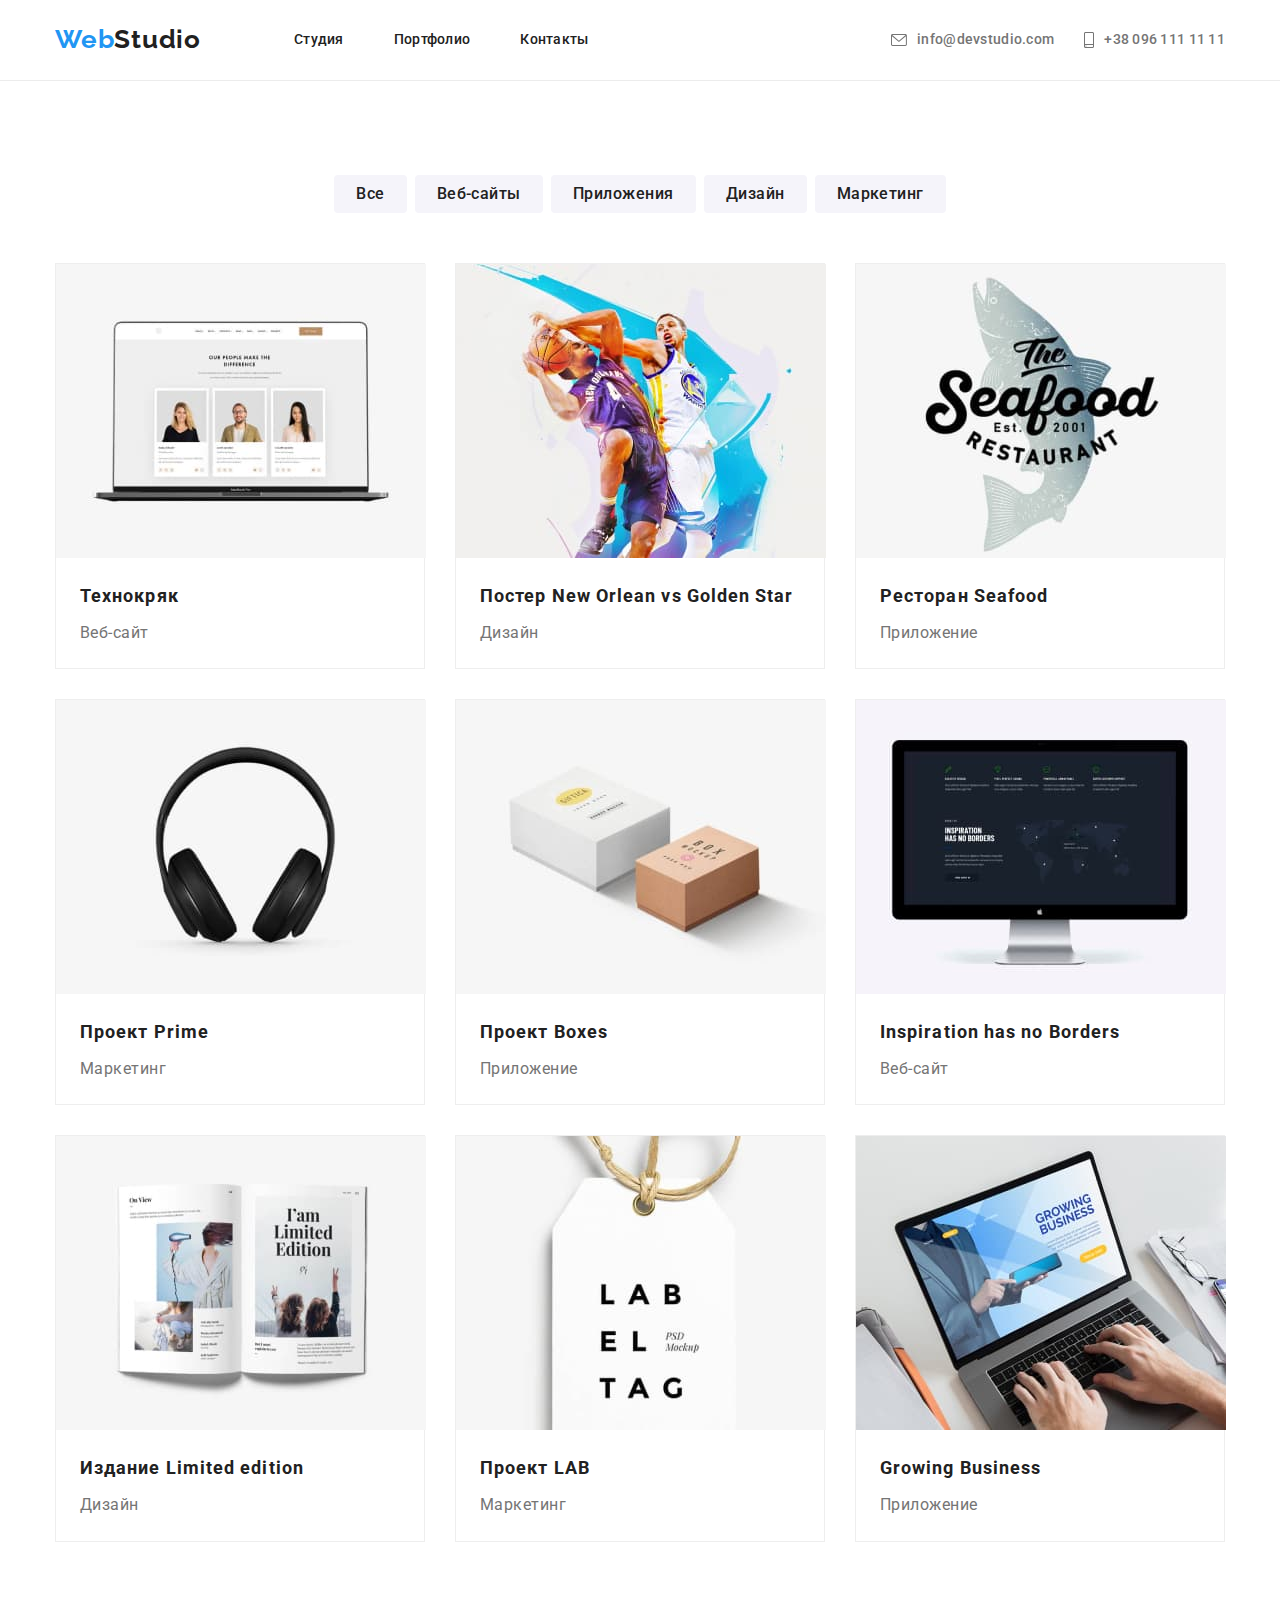
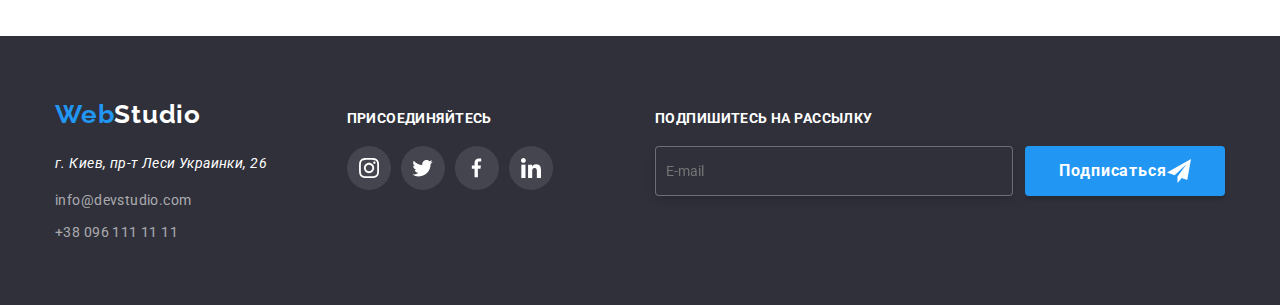
==== commit 9c600759: "round 2" ====
--- a/portfolio.html
+++ b/portfolio.html
@@ -13,7 +13,7 @@
         rel="stylesheet">
     <link rel="stylesheet" href="https://cdnjs.cloudflare.com/ajax/libs/modern-normalize/1.1.0/modern-normalize.min.css
 ">
-    <link rel="stylesheet" href="./css/styles.css" />
+    <link rel="stylesheet" href="./css/main.css" />
 </head>
 
 <body>
--- a/css/main.css
+++ b/css/main.css
@@ -0,0 +1,1164 @@
+body {
+  background-color: #FFFFFF;
+  color: #757575;
+  font-family: Roboto;
+  font-style: normal;
+  font-weight: normal;
+  font-size: 14px;
+  line-height: 1.7;
+}
+
+header {
+  background-color: #FFFFFF;
+  border-bottom: 1px solid #ececec;
+}
+
+.container {
+  padding-left: 15px;
+  padding-right: 15px;
+  -webkit-box-align: center;
+      -ms-flex-align: center;
+          align-items: center;
+  margin-left: auto;
+  margin-right: auto;
+  width: 1200px;
+}
+
+header > .container {
+  display: -webkit-box;
+  display: -ms-flexbox;
+  display: flex;
+}
+
+.logo {
+  font-family: Raleway;
+  font-weight: 700;
+  font-size: 26px;
+  line-height: 1.19;
+  letter-spacing: 0.03em;
+  color: #212121;
+  text-decoration: none;
+  padding-top: 24px;
+  padding-bottom: 25px;
+}
+
+.logo--blue {
+  color: #2196F3;
+}
+
+.navigation {
+  list-style-type: none;
+  display: -webkit-box;
+  display: -ms-flexbox;
+  display: flex;
+  margin: 0;
+  -webkit-box-pack: justify;
+      -ms-flex-pack: justify;
+          justify-content: space-between;
+  padding-left: 0px;
+  margin-left: 93px;
+}
+
+.navigation_link {
+  position: relative;
+  font-weight: 500;
+  font-size: 14px;
+  line-height: 1.14;
+  letter-spacing: 0.02em;
+  color: #212121;
+  padding-bottom: 32px;
+  text-decoration: none;
+  -webkit-box-pack: justify;
+      -ms-flex-pack: justify;
+          justify-content: space-between;
+  -webkit-transition-property: color;
+  transition-property: color;
+  -webkit-transition-duration: 250ms;
+          transition-duration: 250ms;
+  -webkit-transition-timing-function: cubic-bezier(0.4, 0, 0.2, 1);
+          transition-timing-function: cubic-bezier(0.4, 0, 0.2, 1);
+}
+
+.navigation_link:hover, .navigation_link:focus {
+  color: #2196F3;
+}
+
+.navigation_link::after {
+  content: '';
+  position: absolute;
+  left: 0;
+  bottom: 0;
+  opacity: 0;
+  -webkit-transition-property: opacity;
+  transition-property: opacity;
+  -webkit-transition-duration: 250ms;
+          transition-duration: 250ms;
+  -webkit-transition-timing-function: cubic-bezier(0.4, 0, 0.2, 1);
+          transition-timing-function: cubic-bezier(0.4, 0, 0.2, 1);
+  display: block;
+  width: 100%;
+  height: 4px;
+  background-color: #2196F3;
+}
+
+.navigation_link:hover::after, .navigation_link:focus::after {
+  opacity: 1;
+}
+
+.navigation_item {
+  margin-left: 50px;
+}
+
+.navigation_item:first-child {
+  margin-left: 0;
+}
+
+.contacts {
+  list-style-type: none;
+  display: -webkit-box;
+  display: -ms-flexbox;
+  display: flex;
+  margin-left: auto;
+  padding: 0;
+  justify-items: space-between;
+}
+
+.contacts_link {
+  font-weight: 500;
+  font-size: 14px;
+  line-height: 1.14;
+  letter-spacing: 0.02em;
+  color: #757575;
+  text-decoration: none;
+  padding-left: 0;
+  margin-left: 10px;
+  display: -webkit-box;
+  display: -ms-flexbox;
+  display: flex;
+  -webkit-box-align: center;
+      -ms-flex-align: center;
+          align-items: center;
+  -webkit-transition-property: color;
+  transition-property: color;
+  -webkit-transition-duration: 250ms;
+          transition-duration: 250ms;
+  -webkit-transition-timing-function: cubic-bezier(0.4, 0, 0.2, 1);
+          transition-timing-function: cubic-bezier(0.4, 0, 0.2, 1);
+}
+
+.contacts_link:hover, .contacts_link:focus {
+  color: #2196F3;
+}
+
+.contacts_link:last-child {
+  margin-left: 30px;
+}
+
+.contacts_icon {
+  margin-right: 10px;
+  fill: currentColor;
+}
+
+main {
+  margin-top: 0;
+  padding-top: 0;
+}
+
+.hero {
+  background-color: #2f303a;
+  -ms-flex-line-pack: center;
+      align-content: center;
+  padding-top: 200px;
+  padding-bottom: 200px;
+  background-image: -webkit-gradient(linear, left top, right top, from(rgba(47, 48, 58, 0.4)), to(rgba(47, 48, 58, 0.4))), url("../images/Img-Overlay.jpg");
+  background-image: linear-gradient(to right, rgba(47, 48, 58, 0.4), rgba(47, 48, 58, 0.4)), url("../images/Img-Overlay.jpg");
+  max-width: 1600px;
+  margin-left: auto;
+  margin-right: auto;
+}
+
+.hero_title {
+  font-weight: 900;
+  font-size: 44px;
+  line-height: 1.36;
+  text-align: center;
+  letter-spacing: 0.06em;
+  text-transform: uppercase;
+  color: #ffffff;
+  margin: auto;
+  width: 646px;
+  margin-bottom: 30px;
+}
+
+.primary-button {
+  font-weight: 700;
+  font-size: 16px;
+  line-height: 1.88;
+  display: -webkit-box;
+  display: -ms-flexbox;
+  display: flex;
+  text-align: center;
+  -webkit-box-align: center;
+      -ms-flex-align: center;
+          align-items: center;
+  letter-spacing: 0.06em;
+  color: #ffffff;
+  background-color: #2196F3;
+  padding: 10px 32px;
+  margin: auto;
+  border-color: #2196F3;
+}
+
+.modal_closing-button {
+  position: absolute;
+  right: 0;
+  top: 0;
+  border: 1px solid rgba(0, 0, 0, 0.1);
+  border-radius: 50%;
+  background-color: #FFFFFF;
+  margin-right: 8px;
+  margin-top: 8px;
+  display: -webkit-box;
+  display: -ms-flexbox;
+  display: flex;
+  width: 30px;
+  height: 30px;
+  -webkit-box-align: center;
+      -ms-flex-align: center;
+          align-items: center;
+  text-align: center;
+  -webkit-box-pack: center;
+      -ms-flex-pack: center;
+          justify-content: center;
+  -webkit-transition-property: fill;
+  transition-property: fill;
+  -webkit-transition-duration: 250ms;
+          transition-duration: 250ms;
+  -webkit-transition-timing-function: cubic-bezier(0.4, 0, 0.2, 1);
+          transition-timing-function: cubic-bezier(0.4, 0, 0.2, 1);
+}
+
+.modal_closing-button:hover, .modal_closing-button:focus {
+  fill: #2196F3;
+}
+
+.form-field_button {
+  display: block;
+  width: 200px;
+  height: 50px;
+  color: #ffffff;
+  background: #2196F3;
+  -webkit-box-shadow: 0px 4px 4px rgba(0, 0, 0, 0.15);
+          box-shadow: 0px 4px 4px rgba(0, 0, 0, 0.15);
+  border-radius: 4px;
+  margin-top: 30px;
+  margin-left: auto;
+  margin-right: auto;
+  margin-bottom: 40px;
+  border-color: #2196F3;
+  font-weight: bold;
+  font-size: 16px;
+  line-height: 30px;
+  letter-spacing: 0.06em;
+  -webkit-transition-property: background-color;
+  transition-property: background-color;
+  -webkit-transition-duration: 250ms;
+          transition-duration: 250ms;
+  -webkit-transition-timing-function: cubic-bezier(0.4, 0, 0.2, 1);
+          transition-timing-function: cubic-bezier(0.4, 0, 0.2, 1);
+}
+
+.form-field_button:focus {
+  background-color: #188CE8;
+}
+
+.bottom-form-field_subscribing-button {
+  display: -webkit-box;
+  display: -ms-flexbox;
+  display: flex;
+  width: 200px;
+  height: 50px;
+  background-color: #2196F3;
+  color: #ffffff;
+  font-weight: bold;
+  font-size: 16px;
+  line-height: 30px;
+  letter-spacing: 0.06em;
+  -webkit-box-shadow: 0px 4px 4px rgba(0, 0, 0, 0.15);
+          box-shadow: 0px 4px 4px rgba(0, 0, 0, 0.15);
+  border-radius: 4px;
+  -webkit-box-pack: center;
+      -ms-flex-pack: center;
+          justify-content: center;
+  -webkit-box-align: center;
+      -ms-flex-align: center;
+          align-items: center;
+  margin-left: 12px;
+  border: #2196F3;
+}
+
+.secondary-button-section {
+  list-style-type: none;
+}
+
+.secondary-button-section_item {
+  margin-right: 8px;
+}
+
+.secondary-button-section_item:last-child {
+  margin-right: 0;
+}
+
+.secondary-button-section_button {
+  font-family: Roboto;
+  font-style: normal;
+  font-weight: 500;
+  font-size: 16px;
+  line-height: 1.6;
+  text-align: center;
+  letter-spacing: 0.03em;
+  color: #212121;
+  padding: 6px 22px;
+  background: #f5f4fa;
+  border-radius: 4px;
+  border-width: 0;
+  -webkit-transition-property: color, background-color, -webkit-box-shadow;
+  transition-property: color, background-color, -webkit-box-shadow;
+  transition-property: color, background-color, box-shadow;
+  transition-property: color, background-color, box-shadow, -webkit-box-shadow;
+  -webkit-transition-duration: 250ms;
+          transition-duration: 250ms;
+  -webkit-transition-timing-function: cubic-bezier(0.4, 0, 0.2, 1);
+          transition-timing-function: cubic-bezier(0.4, 0, 0.2, 1);
+}
+
+.secondary-button-section_button:hover, .secondary-button-section_button:focus {
+  background-color: #2196F3;
+  color: #ffffff;
+  -webkit-box-shadow: 0px 3px 1px rgba(0, 0, 0, 0.1), 0px 1px 2px rgba(0, 0, 0, 0.08), 0px 2px 2px rgba(0, 0, 0, 0.12);
+          box-shadow: 0px 3px 1px rgba(0, 0, 0, 0.1), 0px 1px 2px rgba(0, 0, 0, 0.08), 0px 2px 2px rgba(0, 0, 0, 0.12);
+}
+
+.container .secondary-button-section {
+  display: -webkit-box;
+  display: -ms-flexbox;
+  display: flex;
+  -webkit-box-pack: center;
+      -ms-flex-pack: center;
+          justify-content: center;
+  margin-top: 0;
+  margin-bottom: 0;
+  padding: 0;
+  margin-bottom: 50px;
+}
+
+button {
+  cursor: pointer;
+}
+
+.backdrop {
+  position: fixed;
+  top: 0%;
+  left: 0%;
+  height: 100%;
+  width: 100%;
+  background-color: rgba(0, 0, 0, 0.2);
+  opacity: 1;
+  -webkit-transition-property: opacity;
+  transition-property: opacity;
+  -webkit-transition-duration: 250ms;
+          transition-duration: 250ms;
+  -webkit-transition-timing-function: cubic-bezier(0.4, 0, 0.2, 1);
+          transition-timing-function: cubic-bezier(0.4, 0, 0.2, 1);
+  z-index: 100;
+}
+
+.backdrop.is-hidden {
+  opacity: 0;
+  pointer-events: none;
+}
+
+.backdrop.is-hidden.modal {
+  -webkit-transform: translate(-50%, -50%) scale(0.5);
+          transform: translate(-50%, -50%) scale(0.5);
+  opacity: 0;
+}
+
+.modal {
+  position: absolute;
+  top: 50%;
+  left: 50%;
+  -webkit-transform: translate(-50%, -50%) scale(1);
+          transform: translate(-50%, -50%) scale(1);
+  opacity: 1;
+  min-width: 528px;
+  min-height: 581px;
+  background-color: #FFFFFF;
+  -webkit-transition-property: opacity, -webkit-transform;
+  transition-property: opacity, -webkit-transform;
+  transition-property: transform, opacity;
+  transition-property: transform, opacity, -webkit-transform;
+  -webkit-transition-duration: 250ms;
+          transition-duration: 250ms;
+  -webkit-transition-timing-function: cubic-bezier(0.4, 0, 0.2, 1);
+          transition-timing-function: cubic-bezier(0.4, 0, 0.2, 1);
+}
+
+.form-field {
+  display: -webkit-box;
+  display: -ms-flexbox;
+  display: flex;
+  -webkit-box-orient: vertical;
+  -webkit-box-direction: normal;
+      -ms-flex-direction: column;
+          flex-direction: column;
+  margin-left: 40px;
+  margin-right: 40px;
+}
+
+.form-field_title {
+  margin-top: 40px;
+  margin-bottom: 12px;
+  text-align: center;
+  font-weight: bold;
+  font-size: 20px;
+  line-height: 23px;
+  letter-spacing: 0.03em;
+  color: #212121;
+}
+
+.form-field_input-section {
+  position: relative;
+  display: -webkit-box;
+  display: -ms-flexbox;
+  display: flex;
+  -webkit-box-orient: vertical;
+  -webkit-box-direction: normal;
+      -ms-flex-direction: column;
+          flex-direction: column;
+  font-size: 12px;
+  line-height: 14px;
+  letter-spacing: 0.01em;
+  margin-bottom: 10px;
+}
+
+.form-field_input-section:nth-child(4) {
+  margin-bottom: 20px;
+}
+
+.form-field_icon {
+  position: absolute;
+  left: 0;
+  top: 0;
+  -webkit-transform: translateY(140%);
+          transform: translateY(140%);
+  margin-left: 15px;
+  -webkit-transition-property: fill;
+  transition-property: fill;
+  -webkit-transition-duration: 250ms;
+          transition-duration: 250ms;
+  -webkit-transition-timing-function: cubic-bezier(0.4, 0, 0.2, 1);
+          transition-timing-function: cubic-bezier(0.4, 0, 0.2, 1);
+}
+
+.form-field_input-field:focus + .form-field_icon {
+  fill: #2196F3;
+}
+
+.form-field_input-field {
+  display: block;
+  height: 40px;
+  border: 1px solid rgba(33, 33, 33, 0.2);
+  border-radius: 4px;
+  margin-top: 4px;
+  padding-left: 50px;
+  -webkit-transition-property: border-color;
+  transition-property: border-color;
+  -webkit-transition-duration: 250ms;
+          transition-duration: 250ms;
+  -webkit-transition-timing-function: cubic-bezier(0.4, 0, 0.2, 1);
+          transition-timing-function: cubic-bezier(0.4, 0, 0.2, 1);
+}
+
+.form-field_input-field:focus {
+  border-color: #2196F3;
+}
+
+.form-field_comment-area {
+  display: block;
+  height: 120px;
+  border: 1px solid rgba(33, 33, 33, 0.2);
+  border-radius: 4px;
+  margin-top: 4px;
+  border: 1px solid rgba(33, 33, 33, 0.2);
+  border-radius: 4px;
+  resize: none;
+  padding-left: 10px;
+  padding-top: 10px;
+}
+
+.form-field_comment-area:focus {
+  border: 1px solid #2196F3;
+}
+
+.form-field_checkbox-section {
+  display: -webkit-box;
+  display: -ms-flexbox;
+  display: flex;
+  font-size: 14px;
+  line-height: 24px;
+  letter-spacing: 0.03em;
+  color: #757575;
+  -webkit-box-align: center;
+      -ms-flex-align: center;
+          align-items: center;
+  margin-left: 12px;
+}
+
+.form-field_checkbox {
+  position: absolute;
+  width: 1px;
+  height: 1px;
+  margin: -1px;
+  border: 0;
+  padding: 0;
+  clip: rect(0 0 0 0);
+  overflow: hidden;
+}
+
+.form-field_custom-checkbox {
+  display: inline-block;
+  width: 16px;
+  height: 15px;
+  border: 2px solid #212121;
+  border-radius: 4px;
+  background-color: #FFFFFF;
+  margin-right: 8px;
+}
+
+.form-field_checkbox:checked + .form-field_custom-checkbox {
+  background-color: #2196F3;
+  border: 2px solid #2196F3;
+  background-image: url(../images/Vector-2.svg);
+}
+
+.form-field_agreement-acceptance-link {
+  color: #2196F3;
+  margin-left: 4px;
+}
+
+.bottom-form-field {
+  display: -webkit-box;
+  display: -ms-flexbox;
+  display: flex;
+  -webkit-box-align: end;
+      -ms-flex-align: end;
+          align-items: flex-end;
+}
+
+.bottom-form-field_subscribing-section {
+  display: -webkit-box;
+  display: -ms-flexbox;
+  display: flex;
+  -webkit-box-orient: vertical;
+  -webkit-box-direction: normal;
+      -ms-flex-direction: column;
+          flex-direction: column;
+  margin-left: 93px;
+  font-weight: bold;
+  font-size: 14px;
+  line-height: 16px;
+  letter-spacing: 0.03em;
+  text-transform: uppercase;
+  color: #ffffff;
+}
+
+.bottom-form-field_email {
+  margin-top: 20px;
+  width: 358px;
+  height: 50px;
+  background-color: #2f303a;
+  padding: 10px;
+  border: 1px solid rgba(255, 255, 255, 0.3);
+  -webkit-filter: drop-shadow(0px 4px 4px rgba(0, 0, 0, 0.15));
+          filter: drop-shadow(0px 4px 4px rgba(0, 0, 0, 0.15));
+  border-radius: 4px;
+  color: #ffffff;
+}
+
+.section-advantages {
+  padding-top: 94px;
+  padding-bottom: 94px;
+  padding-left: 15px;
+  padding-right: 15px;
+  background-color: #FFFFFF;
+}
+
+.advantage-list {
+  list-style-type: none;
+  margin-bottom: 0;
+  margin-top: 0;
+  padding: 0;
+}
+
+.advantage-list_title {
+  font-weight: 700;
+  font-size: 14px;
+  line-height: 1.14;
+  letter-spacing: 0.03em;
+  text-transform: uppercase;
+  color: #212121;
+}
+
+.advantage-list_icon-box {
+  display: block;
+  text-align: center;
+  -webkit-box-align: center;
+      -ms-flex-align: center;
+          align-items: center;
+  width: 270px;
+  height: 120px;
+  background-color: #f5f4fa;
+  margin-bottom: 30px;
+  padding-top: 25px;
+}
+
+.advantage-list_box {
+  width: 270px;
+  margin-right: 30px;
+  padding-right: 0 0 0 0;
+  letter-spacing: 0.03em;
+}
+
+.advantage-list_box:last-child {
+  margin-right: 0;
+}
+
+.container .advantage-list {
+  display: -webkit-box;
+  display: -ms-flexbox;
+  display: flex;
+  -webkit-box-pack: justify;
+      -ms-flex-pack: justify;
+          justify-content: space-between;
+}
+
+.section-activity {
+  padding-bottom: 94px;
+}
+
+.section-activity_title {
+  font-weight: 700;
+  font-size: 36px;
+  line-height: 1.17;
+  text-align: center;
+  letter-spacing: 0.03em;
+  color: #212121;
+  margin-top: 0;
+  margin-bottom: 0;
+  margin-bottom: 50px;
+}
+
+.activity-list {
+  list-style-type: none;
+  margin-top: 0;
+  margin-bottom: 0;
+  padding: 0;
+  display: -webkit-box;
+  display: -ms-flexbox;
+  display: flex;
+}
+
+.activity-list_item {
+  margin-right: 30px;
+  display: block;
+  height: 294px;
+  position: relative;
+}
+
+.activity-list_item:first-child {
+  padding-left: 0;
+}
+
+.activity-list_item:last-child {
+  margin-right: 0;
+}
+
+.activity-list_description {
+  position: absolute;
+  left: 0;
+  bottom: 0;
+  font-weight: bold;
+  font-size: 14px;
+  line-height: 16px;
+  text-align: center;
+  letter-spacing: 0.03em;
+  text-transform: uppercase;
+  color: #ffffff;
+  background-color: rgba(47, 48, 58, 0.8);
+  margin: 0;
+  width: 370px;
+  height: 70px;
+  display: -webkit-box;
+  display: -ms-flexbox;
+  display: flex;
+  -webkit-box-align: center;
+      -ms-flex-align: center;
+          align-items: center;
+  -webkit-box-pack: center;
+      -ms-flex-pack: center;
+          justify-content: center;
+}
+
+.section-team {
+  background-color: #f5f4fa;
+  padding-top: 94px;
+  padding-bottom: 94px;
+}
+
+.section-team_title {
+  font-weight: 700;
+  font-size: 36px;
+  line-height: 1.17;
+  text-align: center;
+  letter-spacing: 0.03em;
+  color: #212121;
+  margin-top: 0;
+  padding-bottom: 50px;
+  margin-bottom: 0;
+}
+
+.team-member {
+  margin-right: 30px;
+  background-color: #FFFFFF;
+  -webkit-box-shadow: 0px 1px 3px rgba(0, 0, 0, 0.12), 0px 1px 1px rgba(0, 0, 0, 0.14), 0px 2px 1px rgba(0, 0, 0, 0.2);
+          box-shadow: 0px 1px 3px rgba(0, 0, 0, 0.12), 0px 1px 1px rgba(0, 0, 0, 0.14), 0px 2px 1px rgba(0, 0, 0, 0.2);
+  border-radius: 0px 0px 4px 4px;
+  width: 270px;
+}
+
+.team-member:last-child {
+  margin-right: 0;
+}
+
+.team-member_data {
+  padding-top: 30px;
+  padding-bottom: 30px;
+}
+
+.team-member_name {
+  font-weight: 500;
+  font-size: 16px;
+  line-height: 1.19;
+  letter-spacing: 0.03em;
+  color: #212121;
+  text-align: center;
+  padding-bottom: 10px;
+  margin-top: 0px;
+  margin-bottom: 0px;
+}
+
+.team-member_specialization {
+  font-size: 16px;
+  line-height: 1.19;
+  text-align: center;
+  letter-spacing: 0.03em;
+  margin-top: 0px;
+  margin-bottom: 0px;
+}
+
+.container .section-team_list {
+  display: -webkit-box;
+  display: -ms-flexbox;
+  display: flex;
+  -webkit-box-pack: justify;
+      -ms-flex-pack: justify;
+          justify-content: space-between;
+}
+
+.section-team_list {
+  list-style-type: none;
+  margin-top: 0;
+  margin-bottom: 0;
+  padding: 0;
+}
+
+.social-network-list {
+  list-style-type: none;
+  display: -webkit-box;
+  display: -ms-flexbox;
+  display: flex;
+  -webkit-box-pack: justify;
+      -ms-flex-pack: justify;
+          justify-content: space-between;
+  padding-left: 32px;
+  padding-right: 32px;
+  padding-bottom: 30px;
+  -webkit-box-align: center;
+      -ms-flex-align: center;
+          align-items: center;
+}
+
+.social-network-list_link {
+  display: -webkit-box;
+  display: -ms-flexbox;
+  display: flex;
+  width: 44px;
+  height: 44px;
+  -webkit-box-align: center;
+      -ms-flex-align: center;
+          align-items: center;
+  -webkit-box-pack: center;
+      -ms-flex-pack: center;
+          justify-content: center;
+  border-radius: 50%;
+  margin-left: 10px;
+  background-color: #FFFFFF;
+  fill: #AFB1B8;
+  -webkit-transition-property: background-color, fill;
+  transition-property: background-color, fill;
+  -webkit-transition-duration: 250ms;
+          transition-duration: 250ms;
+  -webkit-transition-timing-function: cubic-bezier(0.4, 0, 0.2, 1);
+          transition-timing-function: cubic-bezier(0.4, 0, 0.2, 1);
+}
+
+.social-network-list_link:hover, .social-network-list_link:focus {
+  background-color: #2196F3;
+  fill: #FFFFFF;
+}
+
+.client-section {
+  padding-top: 94px;
+  padding-bottom: 94px;
+}
+
+.client-section_title {
+  font-weight: bold;
+  font-size: 36px;
+  line-height: 42px;
+  text-align: center;
+  letter-spacing: 0.03em;
+  color: #212121;
+  padding-top: 0;
+  margin-top: 0;
+  margin-bottom: 50px;
+}
+
+.client-list {
+  display: -webkit-box;
+  display: -ms-flexbox;
+  display: flex;
+  -webkit-box-pack: justify;
+      -ms-flex-pack: justify;
+          justify-content: space-between;
+  list-style-type: none;
+  margin: 0;
+  padding: 0;
+}
+
+.client-list_link {
+  display: -webkit-box;
+  display: -ms-flexbox;
+  display: flex;
+  width: 170px;
+  height: 92px;
+  fill: #AFB1B8;
+  -webkit-box-align: center;
+      -ms-flex-align: center;
+          align-items: center;
+  -webkit-box-pack: center;
+      -ms-flex-pack: center;
+          justify-content: center;
+  border: 1px solid #AFB1B8;
+  border-radius: 4px;
+  margin-right: 30px;
+  -webkit-transition-property: fill, border;
+  transition-property: fill, border;
+  -webkit-transition-duration: 250ms;
+          transition-duration: 250ms;
+  -webkit-transition-timing-function: cubic-bezier(0.4, 0, 0.2, 1);
+          transition-timing-function: cubic-bezier(0.4, 0, 0.2, 1);
+}
+
+.client-list_link:last-child {
+  margin-right: 0;
+}
+
+.client-list_link:hover, .client-list_link:focus {
+  fill: #2196F3;
+  border: 1px solid #2196F3;
+}
+
+footer {
+  background-color: #2f303a;
+  padding-top: 60px;
+  padding-bottom: 60px;
+}
+
+address {
+  font-size: 14px;
+  line-height: 24px;
+  letter-spacing: 0.03em;
+  color: #ffffff;
+  margin-top: 20px;
+}
+
+.footer-container {
+  display: -webkit-box;
+  display: -ms-flexbox;
+  display: flex;
+  -webkit-box-align: baseline;
+      -ms-flex-align: baseline;
+          align-items: baseline;
+  -webkit-box-pack: justify;
+      -ms-flex-pack: justify;
+          justify-content: space-between;
+}
+
+.bottom-contact-section_logo {
+  font-family: Raleway;
+  font-weight: 700;
+  font-size: 26px;
+  line-height: 1.19;
+  letter-spacing: 0.03em;
+  color: #ffffff;
+  text-decoration: none;
+}
+
+.bottom-contact-section_logo--blue {
+  font-family: Raleway;
+  font-weight: 700;
+  font-size: 26px;
+  line-height: 1.19;
+  letter-spacing: 0.03em;
+  color: #2196F3;
+}
+
+.bottom-contact-list {
+  list-style-type: none;
+  padding-left: 0;
+  margin-bottom: 0px;
+}
+
+.bottom-contact-list_link {
+  font-size: 14px;
+  line-height: 1.7;
+  letter-spacing: 0.03em;
+  color: rgba(255, 255, 255, 0.6);
+  text-decoration: none;
+  -webkit-transition-property: color;
+  transition-property: color;
+  -webkit-transition-duration: 250ms;
+          transition-duration: 250ms;
+  -webkit-transition-timing-function: cubic-bezier(0.4, 0, 0.2, 1);
+          transition-timing-function: cubic-bezier(0.4, 0, 0.2, 1);
+}
+
+.bottom-contact-list_link:hover, .bottom-contact-list_link:focus {
+  color: #2196F3;
+}
+
+.bottom-contact-list_item:first-child {
+  margin-bottom: 9px;
+}
+
+.bottom-social-network-link-section {
+  margin-left: 70px;
+}
+
+.bottom-social-network-link-section_title {
+  font-weight: bold;
+  font-size: 14px;
+  line-height: 16px;
+  letter-spacing: 0.03em;
+  text-transform: uppercase;
+  color: #ffffff;
+  margin-bottom: 20px;
+}
+
+.bottom-social-network-list {
+  list-style-type: none;
+  display: -webkit-box;
+  display: -ms-flexbox;
+  display: flex;
+  -webkit-box-align: center;
+      -ms-flex-align: center;
+          align-items: center;
+  -webkit-box-pack: start;
+      -ms-flex-pack: start;
+          justify-content: start;
+  padding-left: 0;
+}
+
+.bottom-social-network-list_link {
+  display: -webkit-box;
+  display: -ms-flexbox;
+  display: flex;
+  width: 44px;
+  height: 44px;
+  -webkit-box-align: center;
+      -ms-flex-align: center;
+          align-items: center;
+  -webkit-box-pack: center;
+      -ms-flex-pack: center;
+          justify-content: center;
+  border-radius: 50%;
+  background-color: #44454E;
+  fill: #FFFFFF;
+  -webkit-transition-property: background-color;
+  transition-property: background-color;
+  -webkit-transition-duration: 250ms;
+          transition-duration: 250ms;
+  -webkit-transition-timing-function: cubic-bezier(0.4, 0, 0.2, 1);
+          transition-timing-function: cubic-bezier(0.4, 0, 0.2, 1);
+}
+
+.bottom-social-network-list_link:hover, .bottom-social-network-list_link:focus {
+  background-color: #2196F3;
+}
+
+.bottom-social-network-list_item {
+  margin-right: 10px;
+}
+
+.bottom-social-network-list_item:last-child {
+  margin-right: 0;
+}
+
+.bottom-social-network-list_icon {
+  margin: auto;
+}
+
+.portfolio-section {
+  padding-top: 94px;
+  padding-bottom: 94px;
+}
+
+.portfolio-list {
+  list-style-type: none;
+  display: -webkit-box;
+  display: -ms-flexbox;
+  display: flex;
+  -ms-flex-wrap: wrap;
+      flex-wrap: wrap;
+  padding: 0;
+  margin: 0;
+  -webkit-box-pack: justify;
+      -ms-flex-pack: justify;
+          justify-content: space-between;
+}
+
+.portfolio-list_work-example-image {
+  max-width: 100%;
+}
+
+.portfolio-list_work-example-item {
+  background: #FFFFFF;
+  border: 1px solid #eeeeee;
+  margin-right: 30px;
+  margin-bottom: 30px;
+  text-align: start;
+  width: 370px;
+  cursor: pointer;
+}
+
+.portfolio-list_work-example-item:nth-last-child(-n + 3) {
+  margin-bottom: 0;
+}
+
+.portfolio-list_work-example-item:nth-child(3n) {
+  margin-right: 0;
+}
+
+.portfolio-list_work-example-item:hover, .portfolio-list_work-example-item:focus {
+  border: 1px solid #EEEEEE;
+  -webkit-box-shadow: 0px 1px 1px rgba(0, 0, 0, 0.12), 0px 4px 4px rgba(0, 0, 0, 0.06), 1px 4px 6px rgba(0, 0, 0, 0.16);
+          box-shadow: 0px 1px 1px rgba(0, 0, 0, 0.12), 0px 4px 4px rgba(0, 0, 0, 0.06), 1px 4px 6px rgba(0, 0, 0, 0.16);
+}
+
+.portfolio-list_work-example-thumb {
+  position: relative;
+  width: 370px;
+  height: 294px;
+  overflow: hidden;
+}
+
+.portfolio-list_work-example-thumb::before {
+  content: '';
+  display: inline-block;
+  position: absolute;
+  width: 370px;
+  height: 294px;
+  background-color: rgba(33, 150, 243, 0.9);
+  -webkit-transform: translateY(100%);
+          transform: translateY(100%);
+  -webkit-transition-property: -webkit-transform;
+  transition-property: -webkit-transform;
+  transition-property: transform;
+  transition-property: transform, -webkit-transform;
+  -webkit-transition-duration: 250ms;
+          transition-duration: 250ms;
+  -webkit-transition-timing-function: cubic-bezier(0.4, 0, 0.2, 1);
+          transition-timing-function: cubic-bezier(0.4, 0, 0.2, 1);
+}
+
+.portfolio-list_work-example-thumb:hover::before, .portfolio-list_work-example-thumb:hover::before {
+  -webkit-transform: translateY(0);
+          transform: translateY(0);
+}
+
+.portfolio-list_work-example-description {
+  position: absolute;
+  top: 50%;
+  left: 50%;
+  -webkit-transform: translate(-50%, 50%);
+          transform: translate(-50%, 50%);
+  font-size: 18px;
+  line-height: 28px;
+  letter-spacing: 0.03em;
+  padding-top: 63px;
+  padding-bottom: 63px;
+  padding-left: 24px;
+  padding-right: 24px;
+  width: 100%;
+  margin: 0;
+  color: #ffffff;
+  -webkit-transition-property: -webkit-transform;
+  transition-property: -webkit-transform;
+  transition-property: transform;
+  transition-property: transform, -webkit-transform;
+  -webkit-transition-duration: 250ms;
+          transition-duration: 250ms;
+  -webkit-transition-timing-function: cubic-bezier(0.4, 0, 0.2, 1);
+          transition-timing-function: cubic-bezier(0.4, 0, 0.2, 1);
+}
+
+.portfolio-list_work-example-thumb:hover .portfolio-list_work-example-description {
+  -webkit-transform: translate(-50%, -50%);
+          transform: translate(-50%, -50%);
+}
+
+.portfolio-list_work-example-name {
+  font-weight: 700;
+  font-size: 18px;
+  line-height: 2;
+  letter-spacing: 0.06em;
+  color: #212121;
+  margin: 0;
+  margin-bottom: 4px;
+}
+
+.portfolio-list_work-example-specialization {
+  font-size: 16px;
+  line-height: 1.9;
+  letter-spacing: 0.03em;
+  margin: 0;
+}
+
+.portfolio-list_work-example-data {
+  padding-left: 24px;
+  padding-top: 20px;
+  padding-bottom: 20px;
+}
+/*# sourceMappingURL=main.css.map */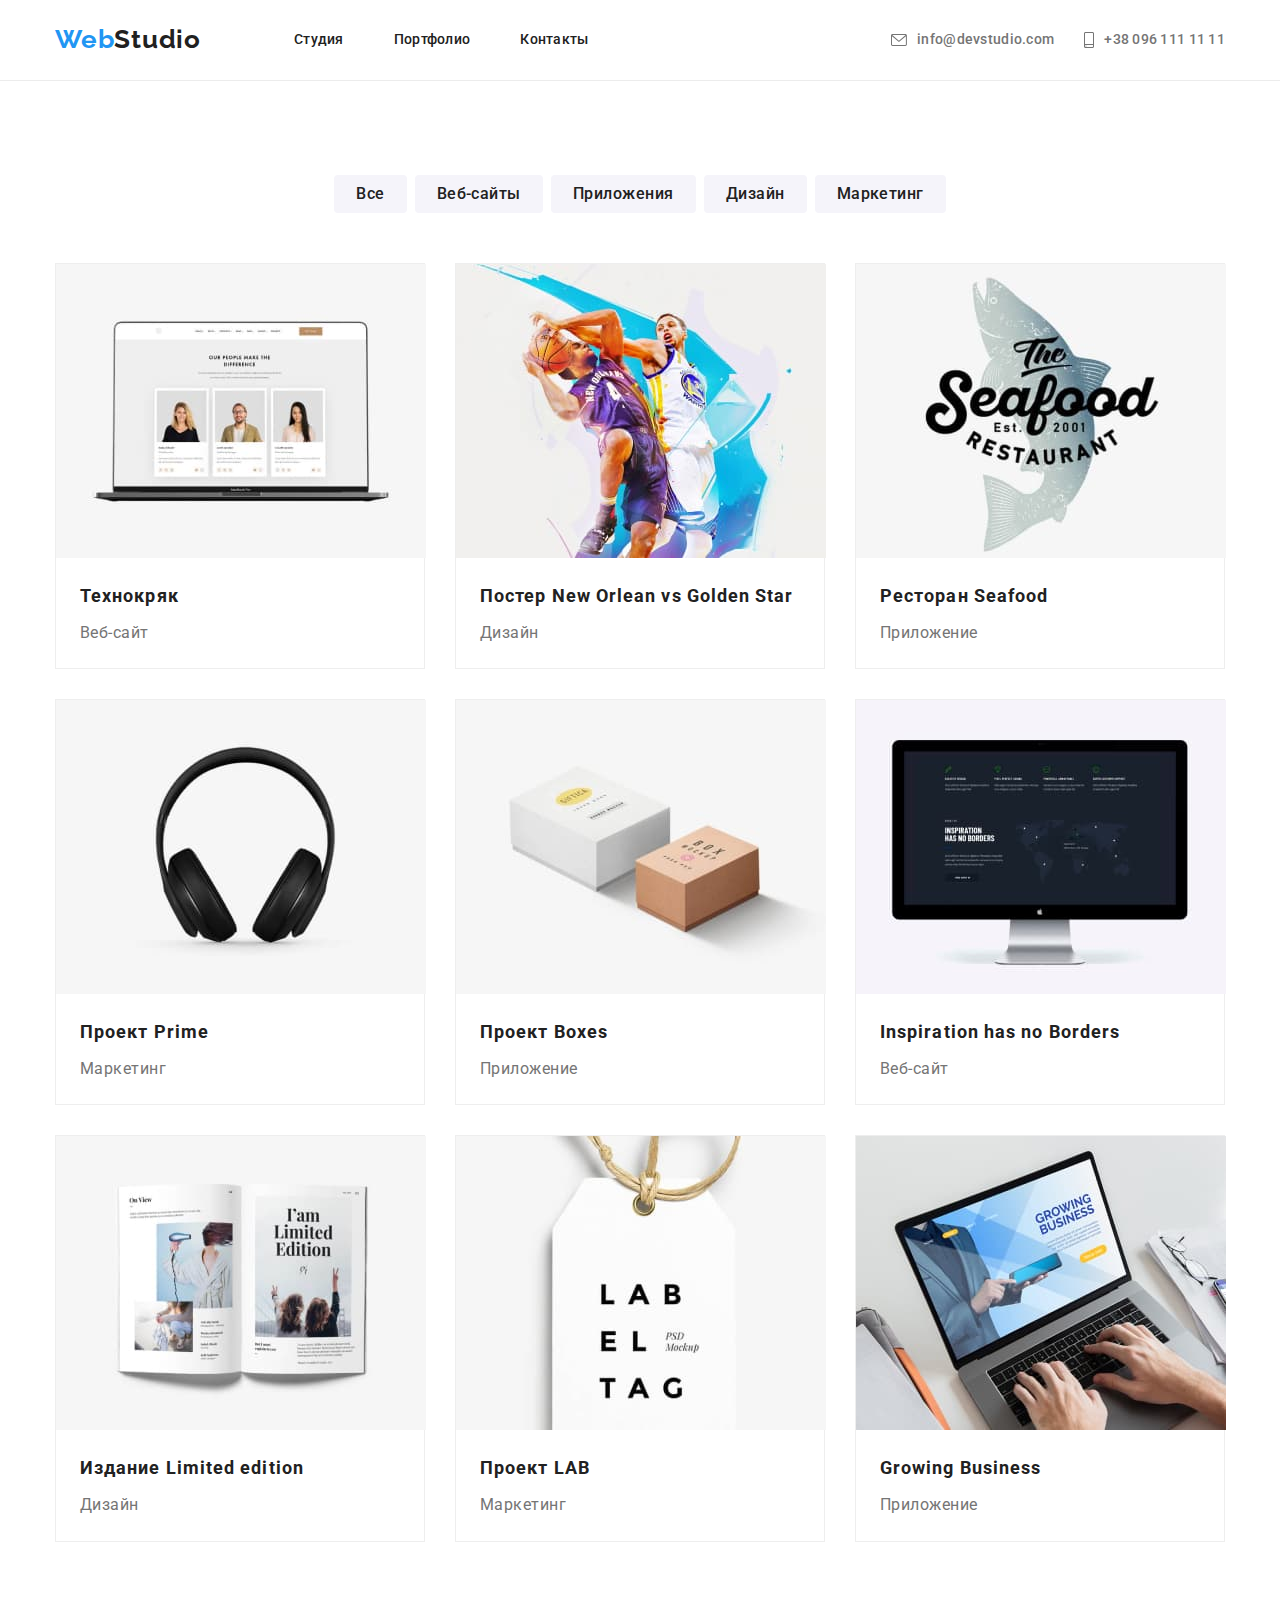
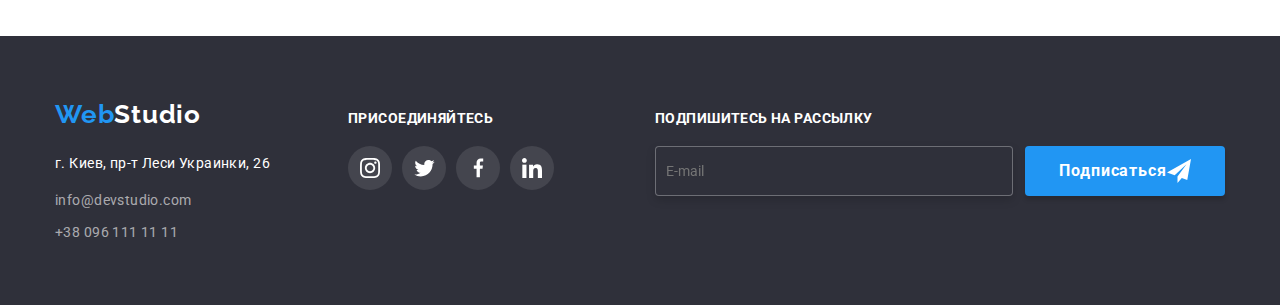
==== commit 7936de7b: "исправления" ====
--- a/portfolio.html
+++ b/portfolio.html
@@ -22,29 +22,29 @@
         <a class="logo" href="#"><span class="logo logo--blue">Web</span>Studio</a>
         <nav>
             <ul class="navigation">
-                <li class="navigation_item">
-                    <a class="navigation_link" href="#">Студия</a>
-                </li>
-                <li class="navigation_item">
-                    <a class="navigation_link" href="./portfolio.html">Портфолио</a>
-                </li>
-                <li class="navigation_item">
-                    <a class="navigation_link" href="#">Контакты</a>
+                <li class="navigation__item">
+                    <a class="navigation__link" href="#">Студия</a>
+                </li>
+                <li class="navigation__item">
+                    <a class="navigation__link" href="./portfolio.html">Портфолио</a>
+                </li>
+                <li class="navigation__item">
+                    <a class="navigation__link" href="#">Контакты</a>
                 </li>
             </ul>
         </nav>
         <ul class="contacts">
-            <li class="contacts_item">
-                <a class="contacts_link" href="mailto:info@devstudio.com">
-                    <svg class="contacts_icon" width="16" height="12">
+            <li class="contacts__item">
+                <a class="contacts__link" href="mailto:info@devstudio.com">
+                    <svg class="contacts__icon" width="16" height="12">
                         <use href="./images/symbol-defs.svg#icon-envelope"></use>
                         </svg>
                     info@devstudio.com
                 </a>
             </li>
-            <li class="contacts_item">
-                <a class="contacts_link" href="tel:+380961111111">
-                    <svg class="contacts_icon" width="10" height="16">
+            <li class="contacts__item">
+                <a class="contacts__link" href="tel:+380961111111">
+                    <svg class="contacts__icon" width="10" height="16">
                         <use href="./images/symbol-defs.svg#icon-smartphone"></use>
                     </svg>
                     +38 096 111 11 11
@@ -59,113 +59,113 @@
         <section class="portfolio-section">
         <div class="container">
         <ul class="secondary-button-section">
-            <li class="secondary-button-section_item">
-                <button class="secondary-button-section_button" type="button">Все</button>
-            </li>
-            <li class="secondary-button-section_item">
-                <button class="secondary-button-section_button" type="button">Веб-сайты</button>
-            </li>
-            <li class="secondary-button-section_item">
-                <button class="secondary-button-section_button" type="button">Приложения</button>
-            </li>
-            <li class="secondary-button-section_item">
-                <button class="secondary-button-section_button" type="button">Дизайн</button>
-            </li>
-            <li class="secondary-button-section_item">
-                <button class="secondary-button-section_button" type="button">Маркетинг</button>
+            <li class="secondary-button-section__item">
+                <button class="secondary-button-section__button" type="button">Все</button>
+            </li>
+            <li class="secondary-button-section__item">
+                <button class="secondary-button-section__button" type="button">Веб-сайты</button>
+            </li>
+            <li class="secondary-button-section__item">
+                <button class="secondary-button-section__button" type="button">Приложения</button>
+            </li>
+            <li class="secondary-button-section__item">
+                <button class="secondary-button-section__button" type="button">Дизайн</button>
+            </li>
+            <li class="secondary-button-section__item">
+                <button class="secondary-button-section__button" type="button">Маркетинг</button>
             </li>
         </ul>
         </div>
         <div class="container">
         <ul class="portfolio-list">
-            <li class="portfolio-list_work-example-item">
-                <div class="portfolio-list_work-example-thumb">
-                <img class="portfolio-list_work-example-image" src="./images/img-6-2.jpg" width="370" alt="Ноутбук">
-                <p class="portfolio-list_work-example-description">Технокряк это современная площадка распространения коронавируса. Компании используют эту платформу для цифрового шпионажа и атак на защищённые сервера конкурентов.</p>
-                </div>
-                <div class="portfolio-list_work-example-data">
-                <p class="portfolio-list_work-example-name">Технокряк</p>
-                <p class="portfolio-list_work-example-specialization">Веб-сайт</p>
-                </div>
-            </li>
-            <li class="portfolio-list_work-example-item">
-                <div class="portfolio-list_work-example-thumb">
-                <img class="portfolio-list_work-example-image" src="./images/img-7-2.jpg" width="370" alt="Баскетбол">
-                <p class="portfolio-list_work-example-description">Технокряк это современная площадка распространения коронавируса. Компании используют эту платформу для цифрового шпионажа и атак на защищённые сервера конкурентов.</p>
-                </div>
-                <div class="portfolio-list_work-example-data">
-                <p class="portfolio-list_work-example-name"> Постер <span lang="en">New Orlean vs Golden Star</span></p>
-                <p class="portfolio-list_work-example-specialization">Дизайн</p>
-                </div>
-            </li>
-            <li class="portfolio-list_work-example-item">
-                <div class="portfolio-list_work-example-thumb">
-                <img class="portfolio-list_work-example-image" src="./images/img-8-2.jpg" width="370" alt="Логотип ресторана">
-                <p class="portfolio-list_work-example-description">Технокряк это современная площадка распространения коронавируса. Компании используют эту платформу для цифрового шпионажа и атак на защищённые сервера конкурентов.</p>
-                </div>
-                <div class="portfolio-list_work-example-data">
-                <p class="portfolio-list_work-example-name"> Ресторан <span lang="en">Seafood</span></p>
-                <p class="portfolio-list_work-example-specialization">Приложение</p>
-                </div>
-            </li>
-            <li class="portfolio-list_work-example-item">
-                <div class="portfolio-list_work-example-thumb">
-                <img class="portfolio-list_work-example-image" src="./images/img-9-2.jpg" width="370" alt="Наушники">
-                <p class="portfolio-list_work-example-description">Технокряк это современная площадка распространения коронавируса. Компании используют эту платформу для цифрового шпионажа и атак на защищённые сервера конкурентов.</p>
-                </div>
-                <div class="portfolio-list_work-example-data">
-                <p class="portfolio-list_work-example-name"> Проект <span lang="en">Prime</span></p>
-                <p class="portfolio-list_work-example-specialization">Маркетинг</p>
-                </div>
-            </li>
-            <li class="portfolio-list_work-example-item">
-                <div class="portfolio-list_work-example-thumb">
-                <img class="portfolio-list_work-example-image" src="./images/img-10-2.jpg" width="370" alt="Коробка">
-                <p class="portfolio-list_work-example-description">Технокряк это современная площадка распространения коронавируса. Компании используют эту платформу для цифрового шпионажа и атак на защищённые сервера конкурентов.</p>
-                </div>
-                <div class="portfolio-list_work-example-data">
-                <p class="portfolio-list_work-example-name"> Проект <span lang="en">Boxes</span></p>
-                <p class="portfolio-list_work-example-specialization">Приложение</p>
-                </div>
-            </li>
-            <li class="portfolio-list_work-example-item">
-                <div class="portfolio-list_work-example-thumb">
-                <img class="portfolio-list_work-example-image" src="./images/img-11-2.jpg" width="370" alt="Монитор">
-                <p class="portfolio-list_work-example-description">Технокряк это современная площадка распространения коронавируса. Компании используют эту платформу для цифрового шпионажа и атак на защищённые сервера конкурентов.</p>
-                </div>
-                <div class="portfolio-list_work-example-data">
-                <p class="portfolio-list_work-example-name" lang="en">Inspiration has no Borders</p>
-                <p class="portfolio-list_work-example-specialization">Веб-сайт</p>
-                </div>
-            </li>
-            <li class="portfolio-list_work-example-item">
-                <div class="portfolio-list_work-example-thumb">
-                <img class="portfolio-list_work-example-image" src="./images/img-12-2.jpg" width="370" alt="Книга">
-                <p class="portfolio-list_work-example-description">Технокряк это современная площадка распространения коронавируса. Компании используют эту платформу для цифрового шпионажа и атак на защищённые сервера конкурентов.</p>
-                </div>
-                <div class="portfolio-list_work-example-data">
-                <p class="portfolio-list_work-example-name"> Издание <span lang="en">Limited edition</span></p>
-                <p class="portfolio-list_work-example-specialization">Дизайн</p>
-                </div>
-            </li>
-            <li class="portfolio-list_work-example-item">
-                <div class="portfolio-list_work-example-thumb">
-                <img class="portfolio-list_work-example-image" src="./images/img-13-2.jpg" width="370" alt="Бирка">
-                <p class="portfolio-list_work-example-description">Технокряк это современная площадка распространения коронавируса. Компании используют эту платформу для цифрового шпионажа и атак на защищённые сервера конкурентов.</p>
-                </div>
-                <div class="portfolio-list_work-example-data">
-                <p class="portfolio-list_work-example-name"> Проект <span lang="en">LAB</span></p>
-                <p class="portfolio-list_work-example-specialization">Маркетинг</p>
-                </div>
-            </li>
-            <li class="portfolio-list_work-example-item">
-                <div class="portfolio-list_work-example-thumb">
-                <img class="portfolio-list_work-example-image" src="./images/img-14-2.jpg" width="370" alt="Ноутбук">
-                <p class="portfolio-list_work-example-description">Технокряк это современная площадка распространения коронавируса. Компании используют эту платформу для цифрового шпионажа и атак на защищённые сервера конкурентов.</p>
-                </div>
-                <div class="portfolio-list_work-example-data">
-                <p class="portfolio-list_work-example-name" lang="en">Growing Business</p>
-                <p class="portfolio-list_work-example-specialization">Приложение</p>
+            <li class="portfolio-list__work-example-item">
+                <div class="portfolio-list__work-example-thumb">
+                <img class="portfolio-list__work-example-image" src="./images/img-6-2.jpg" width="370" alt="Ноутбук">
+                <p class="portfolio-list__work-example-description">Технокряк это современная площадка распространения коронавируса. Компании используют эту платформу для цифрового шпионажа и атак на защищённые сервера конкурентов.</p>
+                </div>
+                <div class="portfolio-list__work-example-data">
+                <p class="portfolio-list__work-example-name">Технокряк</p>
+                <p class="portfolio-list__work-example-specialization">Веб-сайт</p>
+                </div>
+            </li>
+            <li class="portfolio-list__work-example-item">
+                <div class="portfolio-list__work-example-thumb">
+                <img class="portfolio-list__work-example-image" src="./images/img-7-2.jpg" width="370" alt="Баскетбол">
+                <p class="portfolio-list__work-example-description">Технокряк это современная площадка распространения коронавируса. Компании используют эту платформу для цифрового шпионажа и атак на защищённые сервера конкурентов.</p>
+                </div>
+                <div class="portfolio-list__work-example-data">
+                <p class="portfolio-list__work-example-name"> Постер <span lang="en">New Orlean vs Golden Star</span></p>
+                <p class="portfolio-list__work-example-specialization">Дизайн</p>
+                </div>
+            </li>
+            <li class="portfolio-list__work-example-item">
+                <div class="portfolio-list__work-example-thumb">
+                <img class="portfolio-list__work-example-image" src="./images/img-8-2.jpg" width="370" alt="Логотип ресторана">
+                <p class="portfolio-list__work-example-description">Технокряк это современная площадка распространения коронавируса. Компании используют эту платформу для цифрового шпионажа и атак на защищённые сервера конкурентов.</p>
+                </div>
+                <div class="portfolio-list__work-example-data">
+                <p class="portfolio-list__work-example-name"> Ресторан <span lang="en">Seafood</span></p>
+                <p class="portfolio-list__work-example-specialization">Приложение</p>
+                </div>
+            </li>
+            <li class="portfolio-list__work-example-item">
+                <div class="portfolio-list__work-example-thumb">
+                <img class="portfolio-list__work-example-image" src="./images/img-9-2.jpg" width="370" alt="Наушники">
+                <p class="portfolio-list__work-example-description">Технокряк это современная площадка распространения коронавируса. Компании используют эту платформу для цифрового шпионажа и атак на защищённые сервера конкурентов.</p>
+                </div>
+                <div class="portfolio-list__work-example-data">
+                <p class="portfolio-list__work-example-name"> Проект <span lang="en">Prime</span></p>
+                <p class="portfolio-list__work-example-specialization">Маркетинг</p>
+                </div>
+            </li>
+            <li class="portfolio-list__work-example-item">
+                <div class="portfolio-list__work-example-thumb">
+                <img class="portfolio-list__work-example-image" src="./images/img-10-2.jpg" width="370" alt="Коробка">
+                <p class="portfolio-list__work-example-description">Технокряк это современная площадка распространения коронавируса. Компании используют эту платформу для цифрового шпионажа и атак на защищённые сервера конкурентов.</p>
+                </div>
+                <div class="portfolio-list__work-example-data">
+                <p class="portfolio-list__work-example-name"> Проект <span lang="en">Boxes</span></p>
+                <p class="portfolio-list__work-example-specialization">Приложение</p>
+                </div>
+            </li>
+            <li class="portfolio-list__work-example-item">
+                <div class="portfolio-list__work-example-thumb">
+                <img class="portfolio-list__work-example-image" src="./images/img-11-2.jpg" width="370" alt="Монитор">
+                <p class="portfolio-list__work-example-description">Технокряк это современная площадка распространения коронавируса. Компании используют эту платформу для цифрового шпионажа и атак на защищённые сервера конкурентов.</p>
+                </div>
+                <div class="portfolio-list__work-example-data">
+                <p class="portfolio-list__work-example-name" lang="en">Inspiration has no Borders</p>
+                <p class="portfolio-list__work-example-specialization">Веб-сайт</p>
+                </div>
+            </li>
+            <li class="portfolio-list__work-example-item">
+                <div class="portfolio-list__work-example-thumb">
+                <img class="portfolio-list__work-example-image" src="./images/img-12-2.jpg" width="370" alt="Книга">
+                <p class="portfolio-list__work-example-description">Технокряк это современная площадка распространения коронавируса. Компании используют эту платформу для цифрового шпионажа и атак на защищённые сервера конкурентов.</p>
+                </div>
+                <div class="portfolio-list__work-example-data">
+                <p class="portfolio-list__work-example-name"> Издание <span lang="en">Limited edition</span></p>
+                <p class="portfolio-list__work-example-specialization">Дизайн</p>
+                </div>
+            </li>
+            <li class="portfolio-list__work-example-item">
+                <div class="portfolio-list__work-example-thumb">
+                <img class="portfolio-list__work-example-image" src="./images/img-13-2.jpg" width="370" alt="Бирка">
+                <p class="portfolio-list__work-example-description">Технокряк это современная площадка распространения коронавируса. Компании используют эту платформу для цифрового шпионажа и атак на защищённые сервера конкурентов.</p>
+                </div>
+                <div class="portfolio-list__work-example-data">
+                <p class="portfolio-list__work-example-name"> Проект <span lang="en">LAB</span></p>
+                <p class="portfolio-list__work-example-specialization">Маркетинг</p>
+                </div>
+            </li>
+            <li class="portfolio-list__work-example-item">
+                <div class="portfolio-list__work-example-thumb">
+                <img class="portfolio-list__work-example-image" src="./images/img-14-2.jpg" width="370" alt="Ноутбук">
+                <p class="portfolio-list__work-example-description">Технокряк это современная площадка распространения коронавируса. Компании используют эту платформу для цифрового шпионажа и атак на защищённые сервера конкурентов.</p>
+                </div>
+                <div class="portfolio-list__work-example-data">
+                <p class="portfolio-list__work-example-name" lang="en">Growing Business</p>
+                <p class="portfolio-list__work-example-specialization">Приложение</p>
                 </div>
             </li>
         </ul>
@@ -178,47 +178,47 @@
         <div class="container">
             <div class="footer-container">
                 <div class="bottom-contact-section">
-        <a class="bottom-contact-section_logo" href="#"><span class="bottom-contact-section_logo--blue">Web</span>Studio</a>
+        <a class="bottom-contact-section__logo" href="#"><span class="bottom-contact-section__logo--blue">Web</span>Studio</a>
         <address>
             г. Киев, пр-т Леси Украинки, 26
         </address>
         <ul class="bottom-contact-list">
-            <li class="bottom-contact-list_item">
-                <a class="bottom-contact-list_link" href="mailto:info@devstudio.com">info@devstudio.com</a>
-            </li>
-            <li class="bottom-contact-list_item">
-                <a class="bottom-contact-list_link" href="tel:+380961111111">+38 096 111 11 11</a>
+            <li class="bottom-contact-list__item">
+                <a class="bottom-contact-list__link" href="mailto:info@devstudio.com">info@devstudio.com</a>
+            </li>
+            <li class="bottom-contact-list__item">
+                <a class="bottom-contact-list__link" href="tel:+380961111111">+38 096 111 11 11</a>
             </li>
         </ul>
                 </div>
 
         <div class="bottom-social-network-link-section">
-            <h3 class="bottom-social-network-link-section_title">Присоединяйтесь</h3>
+            <h3 class="bottom-social-network-link-section__title">Присоединяйтесь</h3>
             <ul class="bottom-social-network-list">
-                <li class="bottom-social-network-list_item">
-                    <a class="bottom-social-network-list_link" href="#">
-                        <svg class="bottom-social-network-list_icon" width="20" height="20">
+                <li class="bottom-social-network-list__item">
+                    <a class="bottom-social-network-list__link" href="#">
+                        <svg class="bottom-social-network-list__icon" width="20" height="20">
                             <use href="./images/symbol-defs.svg#icon-instagram-bottom"></use>
                         </svg>
                     </a>
                 </li>
-                <li class="bottom-social-network-list_item">
-                    <a class="bottom-social-network-list_link" href="#">
-                        <svg class="bottom-social-network-list_icon" width="25" height="20.3">
+                <li class="bottom-social-network-list__item">
+                    <a class="bottom-social-network-list__link" href="#">
+                        <svg class="bottom-social-network-list__icon" width="25" height="20.3">
                             <use href="./images/symbol-defs.svg#icon-twitter-bottom"></use>
                         </svg>
                     </a>
                 </li>
-                <li class="bottom-social-network-list_item">
-                    <a class="bottom-social-network-list_link" href="#">
-                        <svg class="bottom-social-network-list_icon" width="18.75" height="37.5">
+                <li class="bottom-social-network-list__item">
+                    <a class="bottom-social-network-list__link" href="#">
+                        <svg class="bottom-social-network-list__icon" width="18.75" height="37.5">
                             <use href="./images/symbol-defs.svg#icon-facebook-bottom"></use>
                         </svg>
                     </a>
                 </li>
-                <li class="bottom-social-network-list_item">
-                    <a class="bottom-social-network-list_link" href="#">
-                        <svg class="bottom-social-network-list_icon" width="20" height="20">
+                <li class="bottom-social-network-list__item">
+                    <a class="bottom-social-network-list__link" href="#">
+                        <svg class="bottom-social-network-list__icon" width="20" height="20">
                             <use href="./images/symbol-defs.svg#icon-linkedin-bottom"></use>
                         </svg>
                     </a>
@@ -226,13 +226,13 @@
             </ul>
         </div>
         <form action="#" class="bottom-form-field">
-            <label class="bottom-form-field_subscribing-section">
+            <label class="bottom-form-field__subscribing-section">
                 Подпишитесь на рассылку
-                <input type="email" name="footer-email" class="bottom-form-field_email" placeholder="E-mail">
+                <input type="email" name="footer-email" class="bottom-form-field__email" placeholder="E-mail">
             </label>
-            <button type="submit" class="bottom-form-field_subscribing-button">
+            <button type="submit" class="bottom-form-field__subscribing-button">
                 Подписаться
-                <svg class="bottom-form-field_subscribing-icon" width="24" height="24">
+                <svg class="bottom-form-field__subscribing-icon" width="24" height="24">
                     <use href="./images/symbol-defs.svg#icon-send"></use>
                 </svg>
             </button>
--- a/css/main.css
+++ b/css/main.css
@@ -59,7 +59,7 @@
   margin-left: 93px;
 }
 
-.navigation_link {
+.navigation__link {
   position: relative;
   font-weight: 500;
   font-size: 14px;
@@ -79,11 +79,11 @@
           transition-timing-function: cubic-bezier(0.4, 0, 0.2, 1);
 }
 
-.navigation_link:hover, .navigation_link:focus {
+.navigation__link:hover, .navigation__link:focus {
   color: #2196F3;
 }
 
-.navigation_link::after {
+.navigation__link::after {
   content: '';
   position: absolute;
   left: 0;
@@ -101,15 +101,15 @@
   background-color: #2196F3;
 }
 
-.navigation_link:hover::after, .navigation_link:focus::after {
+.navigation__link:hover::after, .navigation__link:focus::after {
   opacity: 1;
 }
 
-.navigation_item {
+.navigation__item {
   margin-left: 50px;
 }
 
-.navigation_item:first-child {
+.navigation__item:first-child {
   margin-left: 0;
 }
 
@@ -123,7 +123,7 @@
   justify-items: space-between;
 }
 
-.contacts_link {
+.contacts__link {
   font-weight: 500;
   font-size: 14px;
   line-height: 1.14;
@@ -146,15 +146,15 @@
           transition-timing-function: cubic-bezier(0.4, 0, 0.2, 1);
 }
 
-.contacts_link:hover, .contacts_link:focus {
+.contacts__link:hover, .contacts__link:focus {
   color: #2196F3;
 }
 
-.contacts_link:last-child {
+.contacts__link:last-child {
   margin-left: 30px;
 }
 
-.contacts_icon {
+.contacts__icon {
   margin-right: 10px;
   fill: currentColor;
 }
@@ -177,7 +177,7 @@
   margin-right: auto;
 }
 
-.hero_title {
+.hero__title {
   font-weight: 900;
   font-size: 44px;
   line-height: 1.36;
@@ -209,7 +209,7 @@
   border-color: #2196F3;
 }
 
-.modal_closing-button {
+.modal__closing-button {
   position: absolute;
   right: 0;
   top: 0;
@@ -238,11 +238,11 @@
           transition-timing-function: cubic-bezier(0.4, 0, 0.2, 1);
 }
 
-.modal_closing-button:hover, .modal_closing-button:focus {
+.modal__closing-button:hover, .modal__closing-button:focus {
   fill: #2196F3;
 }
 
-.form-field_button {
+.form-field__button {
   display: block;
   width: 200px;
   height: 50px;
@@ -268,11 +268,11 @@
           transition-timing-function: cubic-bezier(0.4, 0, 0.2, 1);
 }
 
-.form-field_button:focus {
+.form-field__button:focus {
   background-color: #188CE8;
 }
 
-.bottom-form-field_subscribing-button {
+.bottom-form-field__subscribing-button {
   display: -webkit-box;
   display: -ms-flexbox;
   display: flex;
@@ -301,15 +301,15 @@
   list-style-type: none;
 }
 
-.secondary-button-section_item {
+.secondary-button-section__item {
   margin-right: 8px;
 }
 
-.secondary-button-section_item:last-child {
+.secondary-button-section__item:last-child {
   margin-right: 0;
 }
 
-.secondary-button-section_button {
+.secondary-button-section__button {
   font-family: Roboto;
   font-style: normal;
   font-weight: 500;
@@ -332,7 +332,7 @@
           transition-timing-function: cubic-bezier(0.4, 0, 0.2, 1);
 }
 
-.secondary-button-section_button:hover, .secondary-button-section_button:focus {
+.secondary-button-section__button:hover, .secondary-button-section__button:focus {
   background-color: #2196F3;
   color: #ffffff;
   -webkit-box-shadow: 0px 3px 1px rgba(0, 0, 0, 0.1), 0px 1px 2px rgba(0, 0, 0, 0.08), 0px 2px 2px rgba(0, 0, 0, 0.12);
@@ -416,7 +416,7 @@
   margin-right: 40px;
 }
 
-.form-field_title {
+.form-field__title {
   margin-top: 40px;
   margin-bottom: 12px;
   text-align: center;
@@ -427,7 +427,7 @@
   color: #212121;
 }
 
-.form-field_input-section {
+.form-field__input-section {
   position: relative;
   display: -webkit-box;
   display: -ms-flexbox;
@@ -442,11 +442,11 @@
   margin-bottom: 10px;
 }
 
-.form-field_input-section:nth-child(4) {
+.form-field__input-section:nth-child(4) {
   margin-bottom: 20px;
 }
 
-.form-field_icon {
+.form-field__icon {
   position: absolute;
   left: 0;
   top: 0;
@@ -461,11 +461,11 @@
           transition-timing-function: cubic-bezier(0.4, 0, 0.2, 1);
 }
 
-.form-field_input-field:focus + .form-field_icon {
+.form-field__input-field:focus + .form-field__icon {
   fill: #2196F3;
 }
 
-.form-field_input-field {
+.form-field__input-field {
   display: block;
   height: 40px;
   border: 1px solid rgba(33, 33, 33, 0.2);
@@ -480,11 +480,11 @@
           transition-timing-function: cubic-bezier(0.4, 0, 0.2, 1);
 }
 
-.form-field_input-field:focus {
+.form-field__input-field:focus {
   border-color: #2196F3;
 }
 
-.form-field_comment-area {
+.form-field__comment-area {
   display: block;
   height: 120px;
   border: 1px solid rgba(33, 33, 33, 0.2);
@@ -497,11 +497,11 @@
   padding-top: 10px;
 }
 
-.form-field_comment-area:focus {
+.form-field__comment-area:focus {
   border: 1px solid #2196F3;
 }
 
-.form-field_checkbox-section {
+.form-field__checkbox-section {
   display: -webkit-box;
   display: -ms-flexbox;
   display: flex;
@@ -515,7 +515,7 @@
   margin-left: 12px;
 }
 
-.form-field_checkbox {
+.form-field__checkbox {
   position: absolute;
   width: 1px;
   height: 1px;
@@ -526,7 +526,7 @@
   overflow: hidden;
 }
 
-.form-field_custom-checkbox {
+.form-field__custom-checkbox {
   display: inline-block;
   width: 16px;
   height: 15px;
@@ -536,13 +536,13 @@
   margin-right: 8px;
 }
 
-.form-field_checkbox:checked + .form-field_custom-checkbox {
+.form-field__checkbox:checked + .form-field__custom-checkbox {
   background-color: #2196F3;
   border: 2px solid #2196F3;
   background-image: url(../images/Vector-2.svg);
 }
 
-.form-field_agreement-acceptance-link {
+.form-field__agreement-acceptance-link {
   color: #2196F3;
   margin-left: 4px;
 }
@@ -556,7 +556,7 @@
           align-items: flex-end;
 }
 
-.bottom-form-field_subscribing-section {
+.bottom-form-field__subscribing-section {
   display: -webkit-box;
   display: -ms-flexbox;
   display: flex;
@@ -573,7 +573,7 @@
   color: #ffffff;
 }
 
-.bottom-form-field_email {
+.bottom-form-field__email {
   margin-top: 20px;
   width: 358px;
   height: 50px;
@@ -601,7 +601,7 @@
   padding: 0;
 }
 
-.advantage-list_title {
+.advantage-list__title {
   font-weight: 700;
   font-size: 14px;
   line-height: 1.14;
@@ -610,7 +610,7 @@
   color: #212121;
 }
 
-.advantage-list_icon-box {
+.advantage-list__icon-box {
   display: block;
   text-align: center;
   -webkit-box-align: center;
@@ -623,14 +623,14 @@
   padding-top: 25px;
 }
 
-.advantage-list_box {
+.advantage-list__box {
   width: 270px;
   margin-right: 30px;
   padding-right: 0 0 0 0;
   letter-spacing: 0.03em;
 }
 
-.advantage-list_box:last-child {
+.advantage-list__box:last-child {
   margin-right: 0;
 }
 
@@ -647,7 +647,7 @@
   padding-bottom: 94px;
 }
 
-.section-activity_title {
+.section-activity__title {
   font-weight: 700;
   font-size: 36px;
   line-height: 1.17;
@@ -669,22 +669,22 @@
   display: flex;
 }
 
-.activity-list_item {
+.activity-list__item {
   margin-right: 30px;
   display: block;
   height: 294px;
   position: relative;
 }
 
-.activity-list_item:first-child {
+.activity-list__item:first-child {
   padding-left: 0;
 }
 
-.activity-list_item:last-child {
+.activity-list__item:last-child {
   margin-right: 0;
 }
 
-.activity-list_description {
+.activity-list__description {
   position: absolute;
   left: 0;
   bottom: 0;
@@ -716,7 +716,7 @@
   padding-bottom: 94px;
 }
 
-.section-team_title {
+.section-team__title {
   font-weight: 700;
   font-size: 36px;
   line-height: 1.17;
@@ -741,12 +741,12 @@
   margin-right: 0;
 }
 
-.team-member_data {
+.team-member__data {
   padding-top: 30px;
   padding-bottom: 30px;
 }
 
-.team-member_name {
+.team-member__name {
   font-weight: 500;
   font-size: 16px;
   line-height: 1.19;
@@ -758,7 +758,7 @@
   margin-bottom: 0px;
 }
 
-.team-member_specialization {
+.team-member__specialization {
   font-size: 16px;
   line-height: 1.19;
   text-align: center;
@@ -767,7 +767,7 @@
   margin-bottom: 0px;
 }
 
-.container .section-team_list {
+.container .section-team__list {
   display: -webkit-box;
   display: -ms-flexbox;
   display: flex;
@@ -776,7 +776,7 @@
           justify-content: space-between;
 }
 
-.section-team_list {
+.section-team__list {
   list-style-type: none;
   margin-top: 0;
   margin-bottom: 0;
@@ -799,7 +799,7 @@
           align-items: center;
 }
 
-.social-network-list_link {
+.social-network-list__link {
   display: -webkit-box;
   display: -ms-flexbox;
   display: flex;
@@ -823,7 +823,7 @@
           transition-timing-function: cubic-bezier(0.4, 0, 0.2, 1);
 }
 
-.social-network-list_link:hover, .social-network-list_link:focus {
+.social-network-list__link:hover, .social-network-list__link:focus {
   background-color: #2196F3;
   fill: #FFFFFF;
 }
@@ -833,7 +833,7 @@
   padding-bottom: 94px;
 }
 
-.client-section_title {
+.client-section__title {
   font-weight: bold;
   font-size: 36px;
   line-height: 42px;
@@ -857,7 +857,7 @@
   padding: 0;
 }
 
-.client-list_link {
+.client-list__link {
   display: -webkit-box;
   display: -ms-flexbox;
   display: flex;
@@ -881,11 +881,11 @@
           transition-timing-function: cubic-bezier(0.4, 0, 0.2, 1);
 }
 
-.client-list_link:last-child {
+.client-list__link:last-child {
   margin-right: 0;
 }
 
-.client-list_link:hover, .client-list_link:focus {
+.client-list__link:hover, .client-list__link:focus {
   fill: #2196F3;
   border: 1px solid #2196F3;
 }
@@ -897,6 +897,7 @@
 }
 
 address {
+  font-style: normal;
   font-size: 14px;
   line-height: 24px;
   letter-spacing: 0.03em;
@@ -916,7 +917,7 @@
           justify-content: space-between;
 }
 
-.bottom-contact-section_logo {
+.bottom-contact-section__logo {
   font-family: Raleway;
   font-weight: 700;
   font-size: 26px;
@@ -926,7 +927,7 @@
   text-decoration: none;
 }
 
-.bottom-contact-section_logo--blue {
+.bottom-contact-section__logo--blue {
   font-family: Raleway;
   font-weight: 700;
   font-size: 26px;
@@ -941,7 +942,7 @@
   margin-bottom: 0px;
 }
 
-.bottom-contact-list_link {
+.bottom-contact-list__link {
   font-size: 14px;
   line-height: 1.7;
   letter-spacing: 0.03em;
@@ -955,11 +956,11 @@
           transition-timing-function: cubic-bezier(0.4, 0, 0.2, 1);
 }
 
-.bottom-contact-list_link:hover, .bottom-contact-list_link:focus {
+.bottom-contact-list__link:hover, .bottom-contact-list__link:focus {
   color: #2196F3;
 }
 
-.bottom-contact-list_item:first-child {
+.bottom-contact-list__item:first-child {
   margin-bottom: 9px;
 }
 
@@ -967,7 +968,7 @@
   margin-left: 70px;
 }
 
-.bottom-social-network-link-section_title {
+.bottom-social-network-link-section__title {
   font-weight: bold;
   font-size: 14px;
   line-height: 16px;
@@ -991,7 +992,7 @@
   padding-left: 0;
 }
 
-.bottom-social-network-list_link {
+.bottom-social-network-list__link {
   display: -webkit-box;
   display: -ms-flexbox;
   display: flex;
@@ -1014,19 +1015,19 @@
           transition-timing-function: cubic-bezier(0.4, 0, 0.2, 1);
 }
 
-.bottom-social-network-list_link:hover, .bottom-social-network-list_link:focus {
+.bottom-social-network-list__link:hover, .bottom-social-network-list__link:focus {
   background-color: #2196F3;
 }
 
-.bottom-social-network-list_item {
+.bottom-social-network-list__item {
   margin-right: 10px;
 }
 
-.bottom-social-network-list_item:last-child {
+.bottom-social-network-list__item:last-child {
   margin-right: 0;
 }
 
-.bottom-social-network-list_icon {
+.bottom-social-network-list__icon {
   margin: auto;
 }
 
@@ -1049,11 +1050,11 @@
           justify-content: space-between;
 }
 
-.portfolio-list_work-example-image {
+.portfolio-list__work-example-image {
   max-width: 100%;
 }
 
-.portfolio-list_work-example-item {
+.portfolio-list__work-example-item {
   background: #FFFFFF;
   border: 1px solid #eeeeee;
   margin-right: 30px;
@@ -1063,28 +1064,28 @@
   cursor: pointer;
 }
 
-.portfolio-list_work-example-item:nth-last-child(-n + 3) {
+.portfolio-list__work-example-item:nth-last-child(-n + 3) {
   margin-bottom: 0;
 }
 
-.portfolio-list_work-example-item:nth-child(3n) {
+.portfolio-list__work-example-item:nth-child(3n) {
   margin-right: 0;
 }
 
-.portfolio-list_work-example-item:hover, .portfolio-list_work-example-item:focus {
+.portfolio-list__work-example-item:hover, .portfolio-list__work-example-item:focus {
   border: 1px solid #EEEEEE;
   -webkit-box-shadow: 0px 1px 1px rgba(0, 0, 0, 0.12), 0px 4px 4px rgba(0, 0, 0, 0.06), 1px 4px 6px rgba(0, 0, 0, 0.16);
           box-shadow: 0px 1px 1px rgba(0, 0, 0, 0.12), 0px 4px 4px rgba(0, 0, 0, 0.06), 1px 4px 6px rgba(0, 0, 0, 0.16);
 }
 
-.portfolio-list_work-example-thumb {
+.portfolio-list__work-example-thumb {
   position: relative;
   width: 370px;
   height: 294px;
   overflow: hidden;
 }
 
-.portfolio-list_work-example-thumb::before {
+.portfolio-list__work-example-thumb::before {
   content: '';
   display: inline-block;
   position: absolute;
@@ -1103,12 +1104,12 @@
           transition-timing-function: cubic-bezier(0.4, 0, 0.2, 1);
 }
 
-.portfolio-list_work-example-thumb:hover::before, .portfolio-list_work-example-thumb:hover::before {
+.portfolio-list__work-example-thumb:hover::before, .portfolio-list__work-example-thumb:hover::before {
   -webkit-transform: translateY(0);
           transform: translateY(0);
 }
 
-.portfolio-list_work-example-description {
+.portfolio-list__work-example-description {
   position: absolute;
   top: 50%;
   left: 50%;
@@ -1134,12 +1135,12 @@
           transition-timing-function: cubic-bezier(0.4, 0, 0.2, 1);
 }
 
-.portfolio-list_work-example-thumb:hover .portfolio-list_work-example-description {
+.portfolio-list__work-example-thumb:hover .portfolio-list__work-example-description {
   -webkit-transform: translate(-50%, -50%);
           transform: translate(-50%, -50%);
 }
 
-.portfolio-list_work-example-name {
+.portfolio-list__work-example-name {
   font-weight: 700;
   font-size: 18px;
   line-height: 2;
@@ -1149,14 +1150,14 @@
   margin-bottom: 4px;
 }
 
-.portfolio-list_work-example-specialization {
+.portfolio-list__work-example-specialization {
   font-size: 16px;
   line-height: 1.9;
   letter-spacing: 0.03em;
   margin: 0;
 }
 
-.portfolio-list_work-example-data {
+.portfolio-list__work-example-data {
   padding-left: 24px;
   padding-top: 20px;
   padding-bottom: 20px;
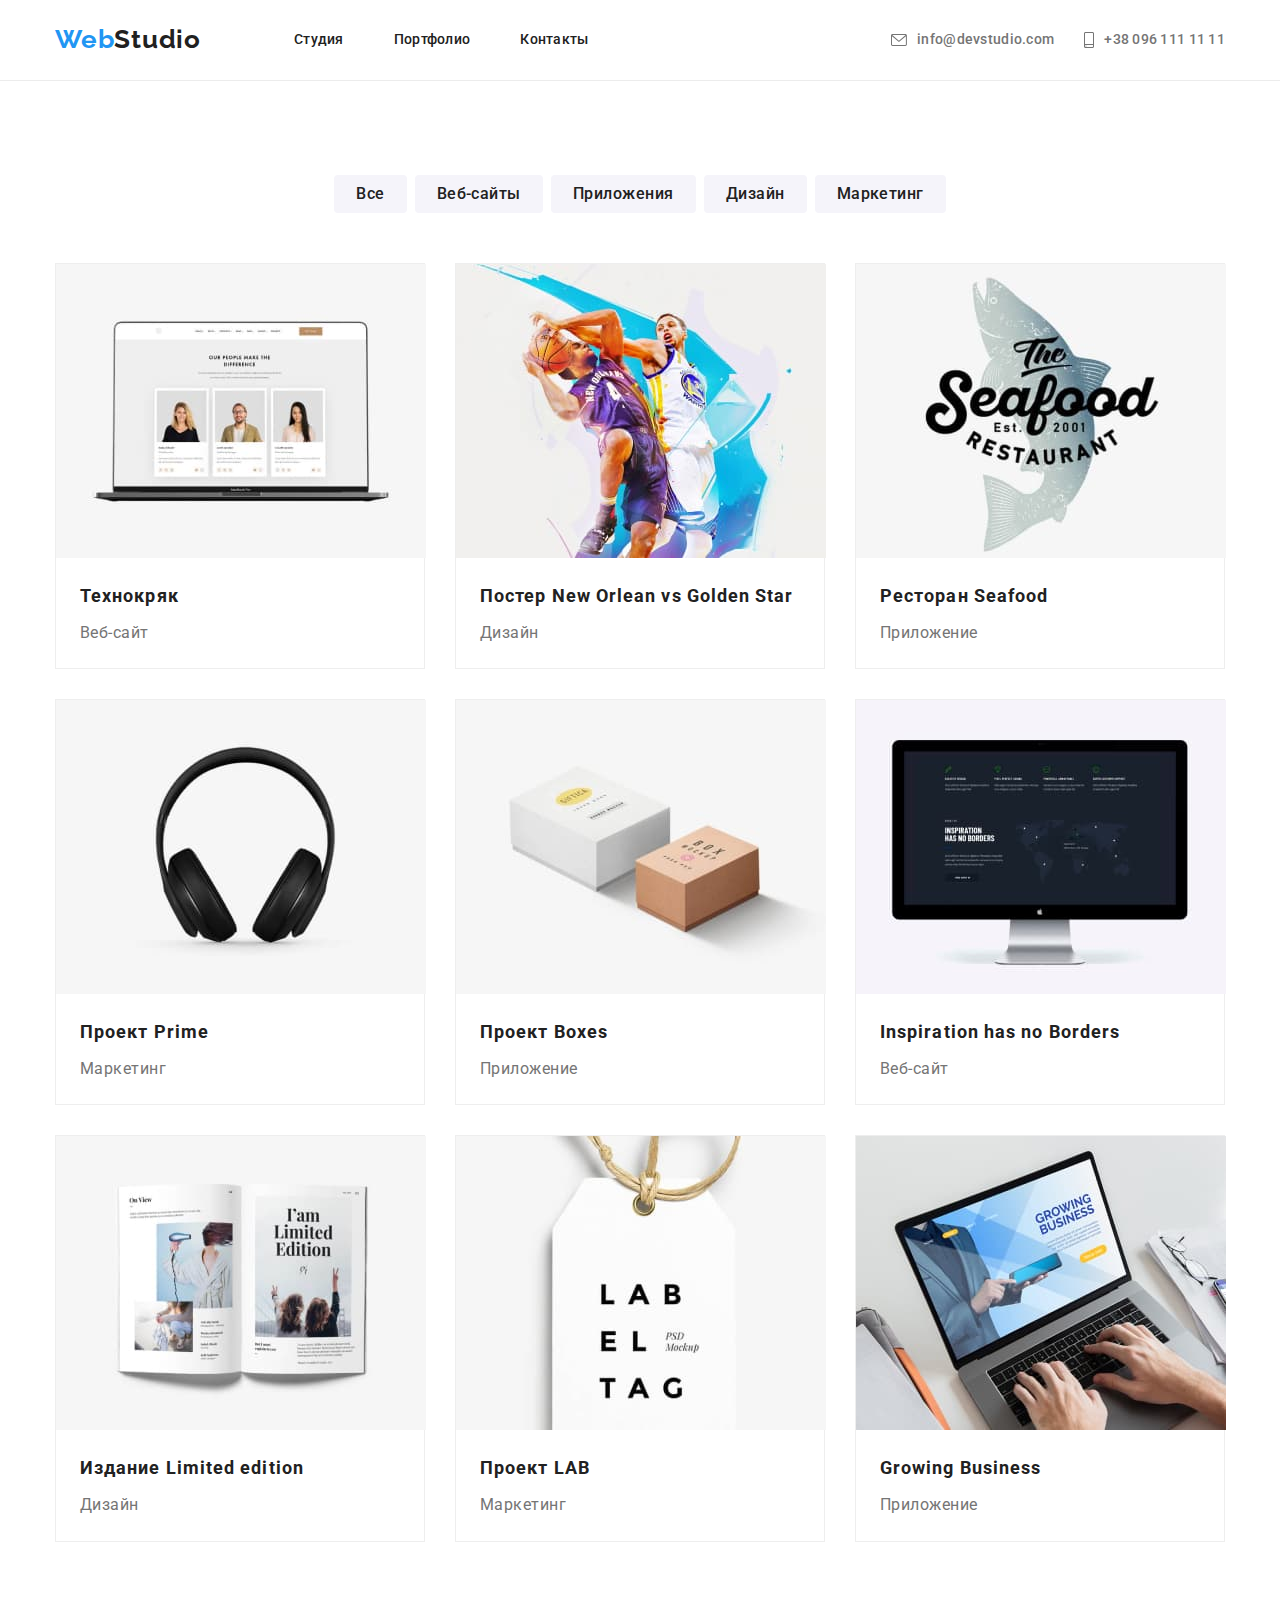
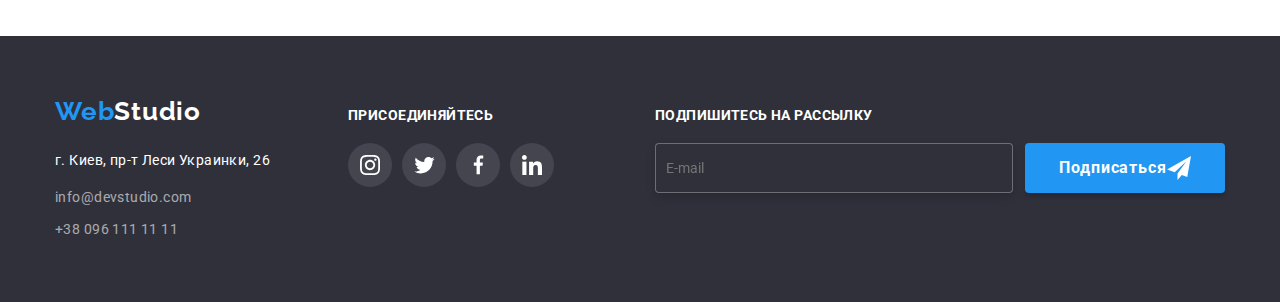
==== commit 42637c7c: "исправления" ====
--- a/portfolio.html
+++ b/portfolio.html
@@ -23,7 +23,7 @@
         <nav>
             <ul class="navigation">
                 <li class="navigation__item">
-                    <a class="navigation__link" href="#">Студия</a>
+                    <a class="navigation__link" href="./index.html">Студия</a>
                 </li>
                 <li class="navigation__item">
                     <a class="navigation__link" href="./portfolio.html">Портфолио</a>
@@ -56,7 +56,7 @@
     </header>
 
     <main>
-        <section class="portfolio-section">
+        <section class="section">
         <div class="container">
         <ul class="secondary-button-section">
             <li class="secondary-button-section__item">
@@ -75,8 +75,6 @@
                 <button class="secondary-button-section__button" type="button">Маркетинг</button>
             </li>
         </ul>
-        </div>
-        <div class="container">
         <ul class="portfolio-list">
             <li class="portfolio-list__work-example-item">
                 <div class="portfolio-list__work-example-thumb">
--- a/css/main.css
+++ b/css/main.css
@@ -8,6 +8,20 @@
   line-height: 1.7;
 }
 
+h1, h2, h3, h4, li {
+  padding: 0;
+  margin: 0;
+}
+
+img {
+  display: block;
+}
+
+.section {
+  padding-top: 94px;
+  padding-bottom: 94px;
+}
+
 header {
   background-color: #FFFFFF;
   border-bottom: 1px solid #ececec;
@@ -16,18 +30,19 @@
 .container {
   padding-left: 15px;
   padding-right: 15px;
+  margin: 0 auto;
+  width: 1200px;
+}
+
+header > .container {
+  display: -webkit-box;
+  display: -ms-flexbox;
+  display: flex;
   -webkit-box-align: center;
       -ms-flex-align: center;
           align-items: center;
   margin-left: auto;
   margin-right: auto;
-  width: 1200px;
-}
-
-header > .container {
-  display: -webkit-box;
-  display: -ms-flexbox;
-  display: flex;
 }
 
 .logo {
@@ -586,14 +601,6 @@
   color: #ffffff;
 }
 
-.section-advantages {
-  padding-top: 94px;
-  padding-bottom: 94px;
-  padding-left: 15px;
-  padding-right: 15px;
-  background-color: #FFFFFF;
-}
-
 .advantage-list {
   list-style-type: none;
   margin-bottom: 0;
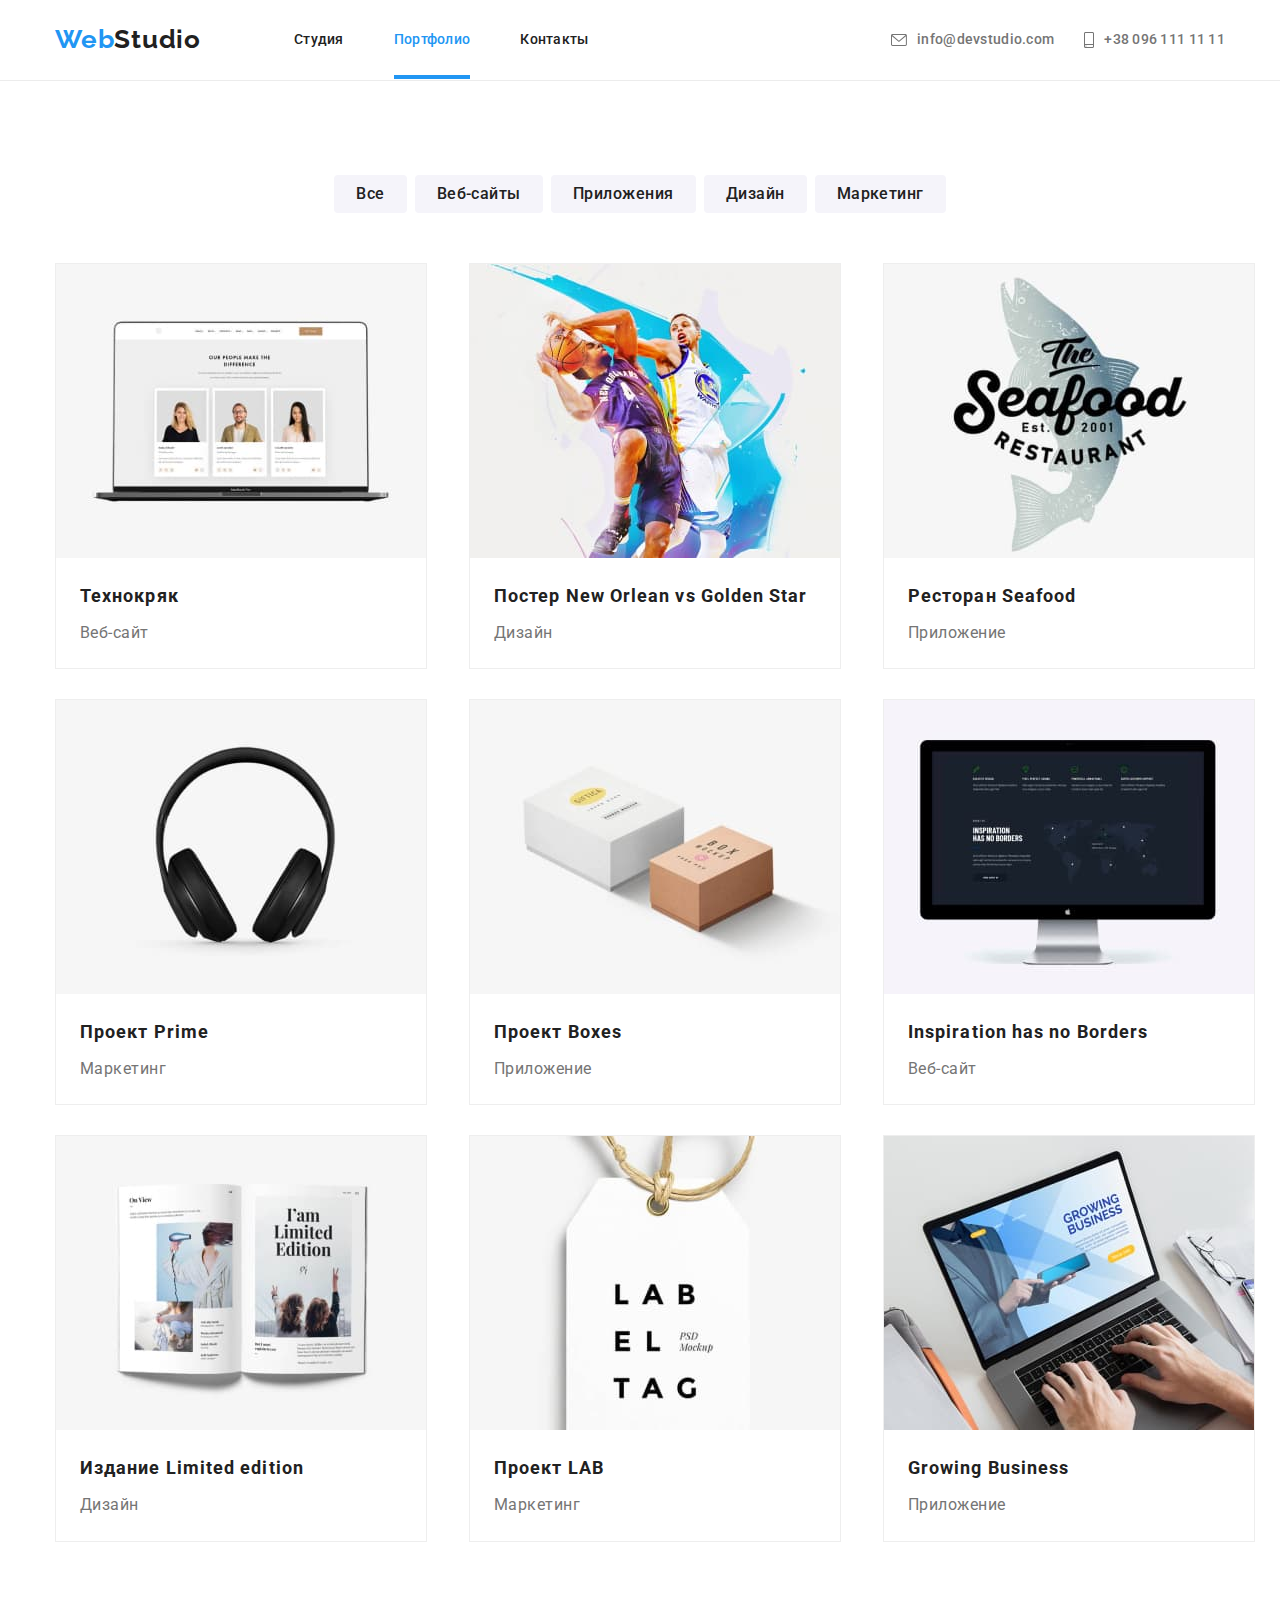
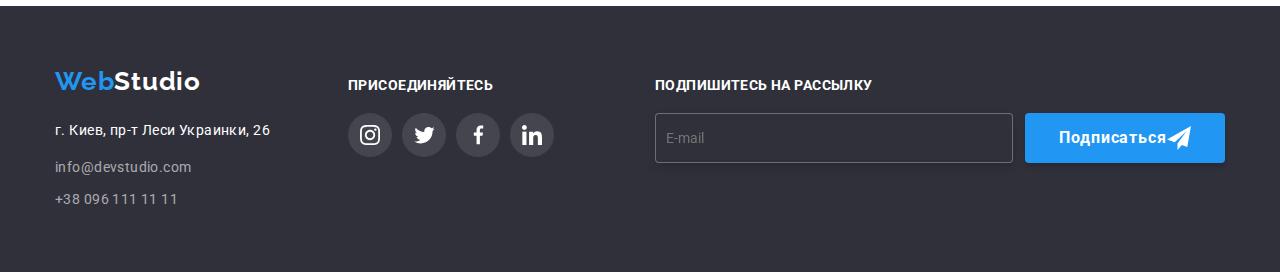
==== commit 4494b97e: "исправления" ====
--- a/portfolio.html
+++ b/portfolio.html
@@ -26,7 +26,7 @@
                     <a class="navigation__link" href="./index.html">Студия</a>
                 </li>
                 <li class="navigation__item">
-                    <a class="navigation__link" href="./portfolio.html">Портфолио</a>
+                    <a class="navigation__link opened-page" href="./portfolio.html">Портфолио</a>
                 </li>
                 <li class="navigation__item">
                     <a class="navigation__link" href="#">Контакты</a>
--- a/css/main.css
+++ b/css/main.css
@@ -126,6 +126,14 @@
 
 .navigation__item:first-child {
   margin-left: 0;
+}
+
+.opened-page {
+  color: #2196f3;
+}
+
+.opened-page::after {
+  opacity: 1;
 }
 
 .contacts {
@@ -623,15 +631,15 @@
   -webkit-box-align: center;
       -ms-flex-align: center;
           align-items: center;
-  width: 270px;
-  height: 120px;
   background-color: #f5f4fa;
   margin-bottom: 30px;
   padding-top: 25px;
+  padding-bottom: 25px;
 }
 
 .advantage-list__box {
-  width: 270px;
+  -ms-flex-preferred-size: calc(100% / 4 - 30px);
+      flex-basis: calc(100% / 4 - 30px);
   margin-right: 30px;
   padding-right: 0 0 0 0;
   letter-spacing: 0.03em;
@@ -651,7 +659,7 @@
 }
 
 .section-activity {
-  padding-bottom: 94px;
+  padding-top: 0;
 }
 
 .section-activity__title {
@@ -719,8 +727,6 @@
 
 .section-team {
   background-color: #f5f4fa;
-  padding-top: 94px;
-  padding-bottom: 94px;
 }
 
 .section-team__title {
@@ -771,7 +777,7 @@
   text-align: center;
   letter-spacing: 0.03em;
   margin-top: 0px;
-  margin-bottom: 0px;
+  margin-bottom: 16px;
 }
 
 .container .section-team__list {
@@ -800,7 +806,7 @@
           justify-content: space-between;
   padding-left: 32px;
   padding-right: 32px;
-  padding-bottom: 30px;
+  padding-bottom: 0px;
   -webkit-box-align: center;
       -ms-flex-align: center;
           align-items: center;
@@ -1055,6 +1061,8 @@
   -webkit-box-pack: justify;
       -ms-flex-pack: justify;
           justify-content: space-between;
+  margin-right: -30px;
+  margin-bottom: -30px;
 }
 
 .portfolio-list__work-example-image {
@@ -1067,7 +1075,8 @@
   margin-right: 30px;
   margin-bottom: 30px;
   text-align: start;
-  width: 370px;
+  -ms-flex-preferred-size: calc(100% / 9 - 30px);
+      flex-basis: calc(100% / 9 - 30px);
   cursor: pointer;
 }
 
